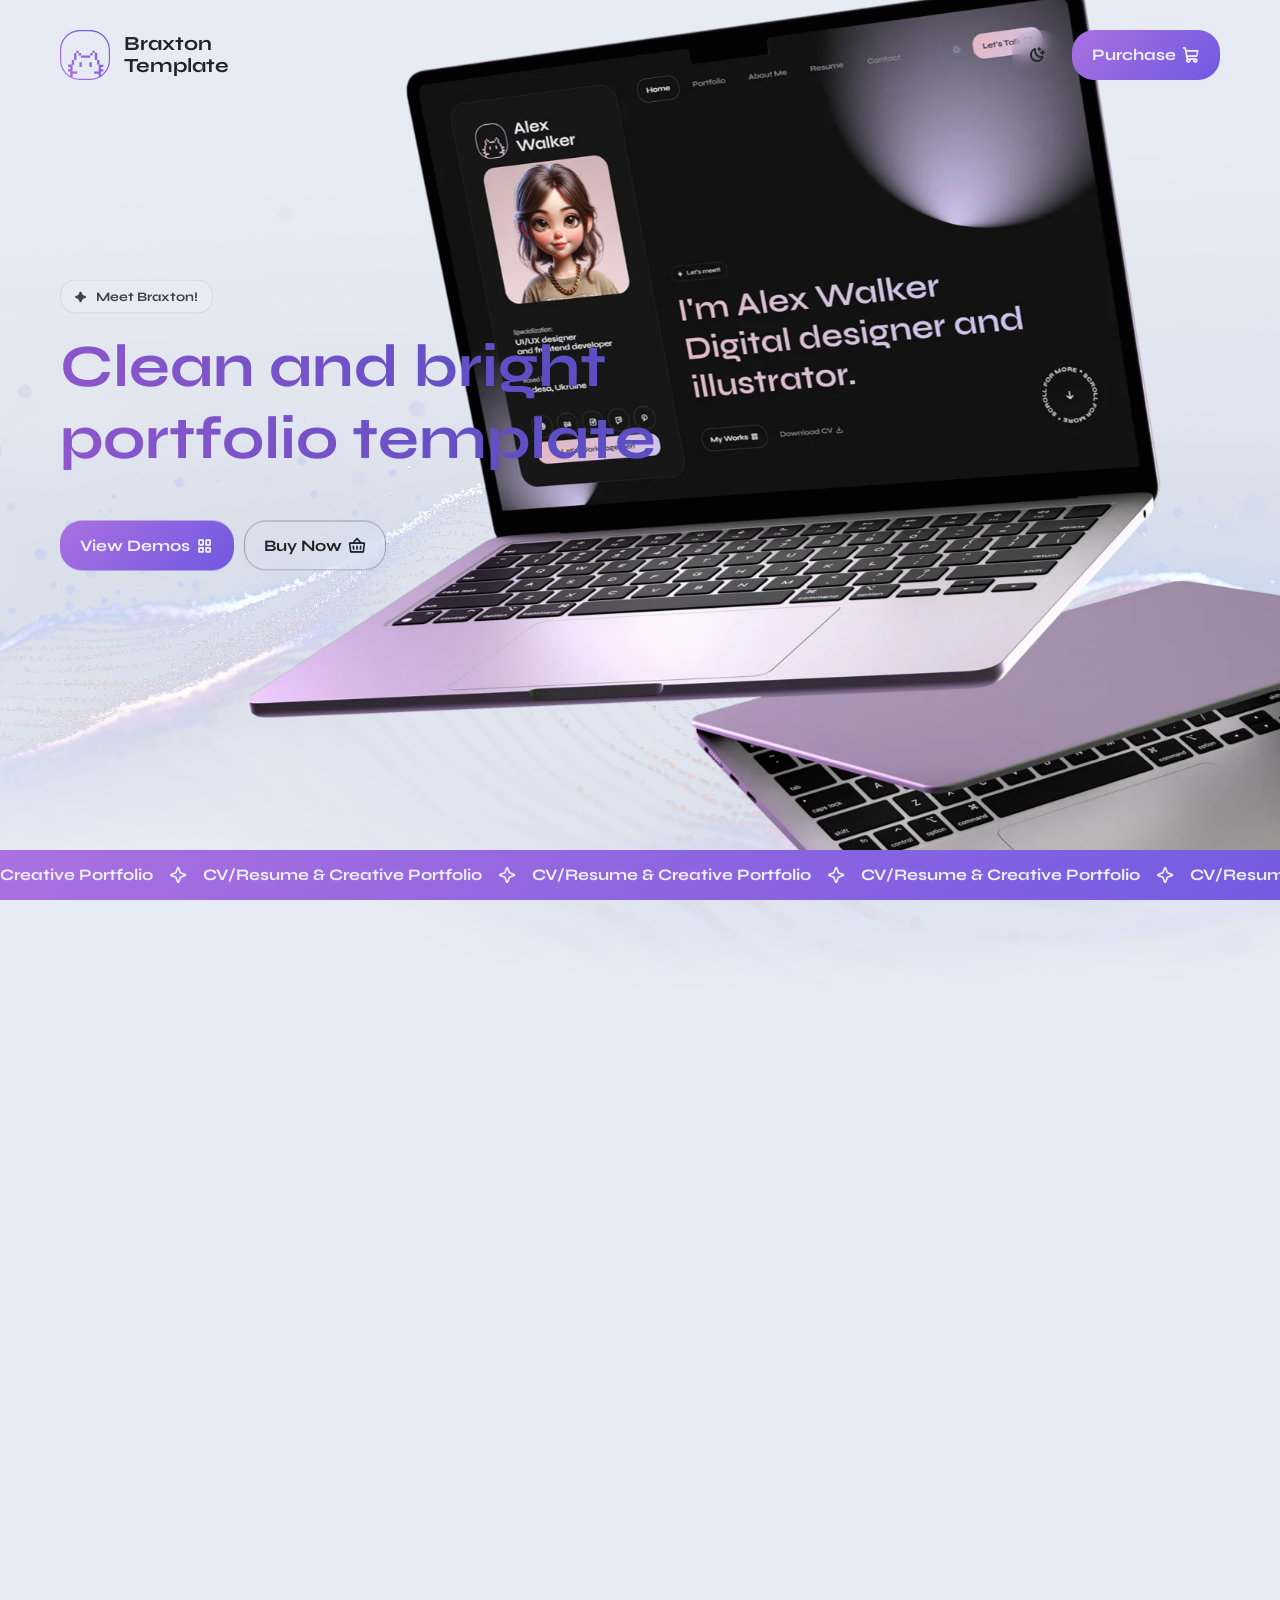
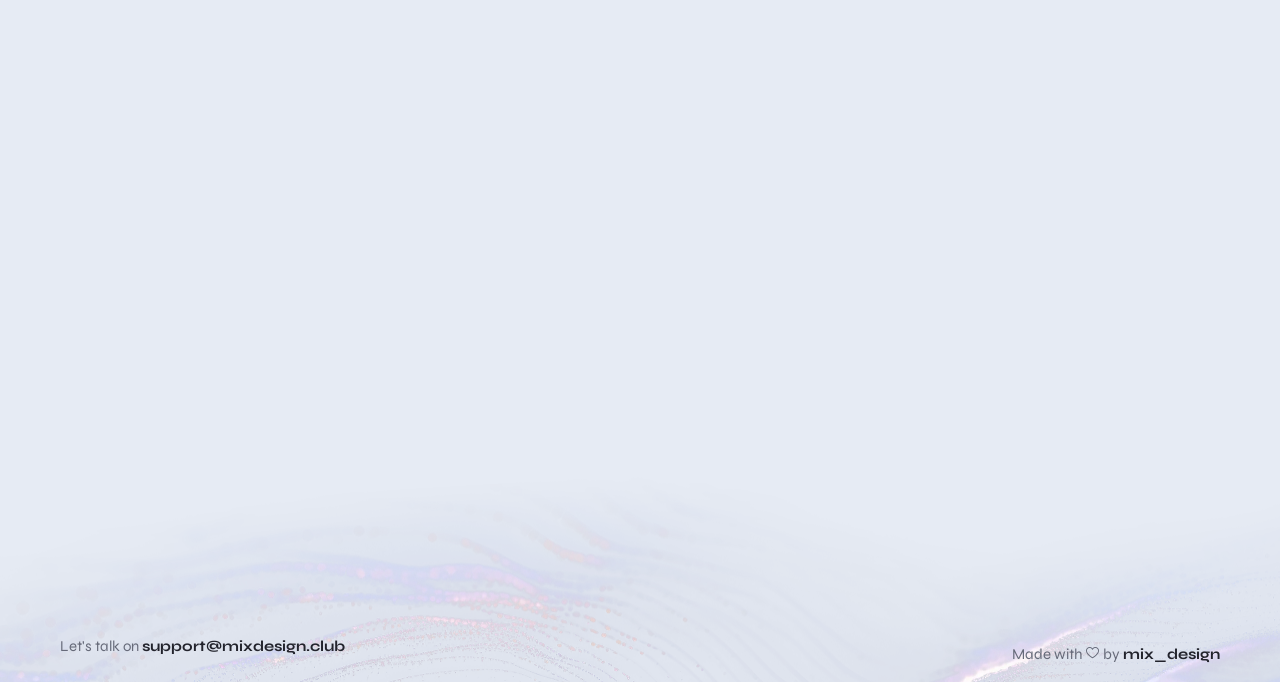
==== index.html @ 69bd0262 "feat(initial) initial setups done" ====
<!DOCTYPE html>
<html lang="en" dir="ltr">

  <head>
    <meta charset="UTF-8">

    <!-- Page Title -->
    <title>Braxton - Personal Portfolio & Resume HTML Template</title>

    <!-- Meta Tags -->
    <meta name="description" content="Show yourself brightly with Braxton - unique and creative portfolio and resume template!">
    <meta name="keywords" content="mix_design, resume, portfolio, personal page, cv, template, one page, responsive, html5, css3, creative, clean">
    <meta name="author" content="mix_design">

    <!-- Viewport Meta-->
    <meta http-equiv="X-UA-Compatible" content="IE=edge">
    <meta name="viewport" content="width=device-width, initial-scale=1, maximum-scale=1">

    <!-- Template Favicon & Icons Start -->
    <link rel="icon" href="img/favicon/favicon.ico" sizes="any">
    <link rel="icon" href="img/favicon/icon.svg" type="image/svg+xml">
    <link rel="apple-touch-icon" href="img/favicon/apple-touch-icon.png">
    <link rel="manifest" href="img/favicon/manifest.webmanifest">
    <!-- Template Favicon & Icons End -->

    <!-- Facebook Metadata Start -->
    <meta property="og:image:height" content="1200">
    <meta property="og:image:width" content="1200">
    <meta property="og:title" content="Braxton - Personal Portfolio & Resume HTML Template">
    <meta property="og:description" content="Show yourself brightly with Braxton - unique and creative portfolio and resume template!">
    <meta property="og:url" content="https://mixdesign.club/themeforest/braxton">
    <meta property="og:image" content="https://mixdesign.club/themeforest/braxton/img/favicon/og-image.jpg">
    <!-- Facebook Metadata End -->

    <!-- Template Styles Start -->
    <link rel="stylesheet" type="text/css" href="css/plugins-demo.css">
    <link rel="stylesheet" type="text/css" href="css/main-demo.css">
    <!-- Template Styles End -->

    <!-- Custom Mobile Browser Color Start -->
    <meta name="theme-color" media="(prefers-color-scheme: light)" content="#dcdce7">
    <meta name="theme-color" media="(prefers-color-scheme: dark)" content="#111111">
    <meta name="msapplication-navbutton-color" content="#111111">
    <meta name="apple-mobile-web-app-capable" content="yes">
    <meta name="apple-mobile-web-app-status-bar-style" content="black-translucent">
    <!-- Custom Mobile Browser Color End -->
  </head>

  <body class="demo">

    <!-- Loader Start -->
    <div id="loaderDemo" class="demo__loader">
      <div id="loaderContent" class="loader__content">
        <div class="loader__shadow"></div>
        <div class="loader__box"></div>
      </div>
    </div>
    <!-- Loader End -->

    <!-- Image Background Layer Start -->
    <div id="imageBackground" class="image-background" data-speed="0.4"></div>
    <!-- Image Background Layer End -->

    <!-- Top Controls (Button and Color Switcher) Start -->
    <div class="demo__controls d-flex">
      <button id="color-switcher" class="color-switcher btn mobile-horizontal btn-square btn-hover btn-hover-transparent" type="button" role="switch" aria-label="light/dark mode" aria-checked="true"></button>
      <a class="btn mobile-horizontal btn-square-mobile btn-hover btn-hover-accent" href="#0" target="_blank"><!-- template link here -->
        <span class="btn-caption">Purchase</span>
        <i class="ph-bold ph-shopping-cart"></i>
      </a>
    </div>
    <!-- Top Controls (Button and Color Switcher) End --> 

    <!-- Demo Content Start -->
    <main class="demo__content">

      <!-- Intro Start -->
      <section class="demo__intro">

        <div class="intro__header">
          <div class="header__container">
            <div class="container-fluid p-0">
              <div class="row g-0">
                <div class="col-12">
                  <div class="header__logo">
                    <a class="d-flex justify-content-start align-items-center" href="#0" target="_blank"><!-- template link here -->
                      <div class="logo__image">
                        <svg xmlns="http://www.w3.org/2000/svg" x="0px" y="0px"
                          width="85px" height="85px" viewBox="0 0 85 85" 
                          style="enable-background:new 0 0 85 85;" xml:space="preserve" class="gradient-fill">
                          <style type="text/css">
                            .gradient-fill {
                              fill: url(#gradientFill);
                            }
                          </style>
                          <g>
                            <linearGradient id="gradientFill" gradientUnits="userSpaceOnUse" x1="9.9604" y1="75.0338" x2="75.0387" y2="9.9555">
                              <stop  offset="0" style="stop-color:var(--accent)"/>
                              <stop  offset="1" style="stop-color:var(--secondary)"/>
                            </linearGradient>
                            <path class="gradient-fill" d="M51,0H34C15.2,0,0,15.2,0,34v17c0,14.3,8.9,26.6,21.4,31.6c0,0,0,0,0,0l0,0C25.3,84.1,29.5,85,34,85h17
                              c6,0,11.7-1.6,16.6-4.3c0.1-0.1,0.2-0.1,0.3-0.2C78.1,74.6,85,63.6,85,51V34C85,15.2,69.8,0,51,0z M83,51c0,10.7-5.3,20.2-13.4,26
                              v-2.5v-3.9h3.9v-3.9h-3.9v-3.9h3.9v-3.9h-3.9H67v-3.9V51h-3.9v3.9v3.9h2.6v3.9v3.9v3.9h-3.9h-3.9v3.9h3.9h3.9v3.9v1
                              C61.3,81.7,56.3,83,51,83H34c-4.5,0-8.7-0.9-12.6-2.6v-2v-3.9h3.9h3.9v-3.9h-3.9h-3.9v-3.9v-3.9v-3.9H24v-3.9V51h-3.9v3.9v3.9h-2.6
                              h-3.9v3.9h3.9v3.9h-3.9v3.9h3.9v3.9v3.9C8.2,72.8,2,62.6,2,51V34C2,16.4,16.4,2,34,2h17c17.6,0,32,14.4,32,32V51z M50.1,54.9H54
                              v3.9v3.9h-3.9v-3.9V54.9z M33.1,54.9H37v3.9v3.9h-3.9v-3.9V54.9z M27.9,51H24v-3.9v-3.9v-3.9h3.9v3.9v3.9V51z M31.8,39.3h-3.9v-3.9
                              h3.9V39.3z M31.8,43.2v-3.9h3.9v3.9H31.8z M63.1,47.1V51h-3.9v-3.9v-3.9v-3.9h3.9v3.9V47.1z M35.7,47.1v-3.9h3.9h3.9h3.9h3.9v3.9
                              h-3.9h-3.9h-3.9H35.7z M59.2,39.3h-3.9v-3.9h3.9V39.3z M55.3,43.2h-3.9v-3.9h3.9V43.2z"/>
                          </g>
                        </svg>
                      </div>
                      <div class="logo__caption">
                        <p>Braxton<br>Template</p>
                      </div>
                    </a>
                  </div>
                </div>
              </div>
            </div>
          </div>
        </div>

        <div class="intro__content">
          <div class="headline">
            <p class="headline__subtitle animate-headline">
              <svg xmlns="http://www.w3.org/2000/svg" x="0px" y="0px" width="13px" height="13px" viewBox="0 0 13 13" fill="currentColor">
                <path fill="currentColor" d="M5.6,12.6c-0.5-0.8-0.7-2.4-1.7-3.5c-1-1-2.7-1.2-3.5-1.7C-0.1,7-0.1,6,0.4,5.6c0.8-0.5,2.3-0.6,3.5-1.8
                  C5,2.8,5.1,1.2,5.6,0.4C6-0.1,7-0.1,7.4,0.4c0.5,0.8,0.7,2.4,1.8,3.5c1.2,1.2,2.6,1.2,3.5,1.7c0.6,0.4,0.6,1.4,0,1.7
                  C11.8,7.9,10.2,8,9.1,9.1c-1,1-1.2,2.7-1.7,3.5C7,13.1,6,13.1,5.6,12.6z"/>
              </svg>
              <span>Meet Braxton!</span>
            </p>
            <h1 class="headline__title animate-headline">Clean and bright portfolio template</h1>
            <div class="headline__btnholder d-flex flex-column flex-sm-row">
              <a class="btn mobile-vertical btn-default btn-hover btn-hover-accent animate-headline" href="#live-preview">
                <span class="btn-caption">View Demos</span>
                <i class="ph-bold ph-squares-four"></i>
              </a>
              <a class="btn mobile-vertical btn-default btn-hover btn-hover-outline animate-headline" href="#0">
                <span class="btn-caption">Buy Now</span>
                <i class="ph-bold ph-basket"></i>
              </a>
            </div>
          </div>
          <div class="promo-image">
            <img src="img/demo/mockup.webp" alt="Helio">
          </div>
        </div>

        <div class="marquee">
          <div class="marquee__inner">
            <div class="marquee__part">
              CV/Resume & Creative Portfolio
              <div class="star">
                <i class="ph-bold ph-star-four"></i>
              </div>
            </div>
            <div class="marquee__part">
              CV/Resume & Creative Portfolio
              <div class="star">
                <i class="ph-bold ph-star-four"></i>
              </div>
            </div>
            <div class="marquee__part">
              CV/Resume & Creative Portfolio
              <div class="star">
                <i class="ph-bold ph-star-four"></i>
              </div>
            </div>
            <div class="marquee__part">
              CV/Resume & Creative Portfolio
              <div class="star">
                <i class="ph-bold ph-star-four"></i>
              </div>
            </div>
            <div class="marquee__part">
              CV/Resume & Creative Portfolio
              <div class="star">
                <i class="ph-bold ph-star-four"></i>
              </div>
            </div>
            <div class="marquee__part">
              CV/Resume & Creative Portfolio
              <div class="star">
                <i class="ph-bold ph-star-four"></i>
              </div>
            </div>
            <div class="marquee__part">
              CV/Resume & Creative Portfolio
              <div class="star">
                <i class="ph-bold ph-star-four"></i>
              </div>
            </div>
            <div class="marquee__part">
              CV/Resume & Creative Portfolio
              <div class="star">
                <i class="ph-bold ph-star-four"></i>
              </div>
            </div>
            <div class="marquee__part">
              CV/Resume & Creative Portfolio
              <div class="star">
                <i class="ph-bold ph-star-four"></i>
              </div>
            </div>
          </div>
        </div>

      </section>
      <!-- Intro End -->

      <!-- Live Preview Links Start -->
      <div id="live-preview" class="demo__preview">
        <div class="preview__content">
          <div class="container-fluid p-0">
            <div class="row g-0 align-items-stretch">
              <!-- card single item -->
              <div class="col-12 col-md-6 card animate-card-2">
                <div class="card__inner">
                  <a href="index-svg.html" class="card__link" target="_blank">
                    <div class="card__image">
                      <div class="image__container image-01">
                        <img src="img/demo/screens/svg-dark.webp" alt="Preview">
                      </div>
                    </div>
                    <div class="card__caption">
                      <span class="btn btn-line btn-transparent slide-right">
                        <span class="btn-caption">SVG Objects</span>
                        <i class="ph-bold ph-arrow-right"></i>
                      </span>
                    </div>
                  </a>
                </div>
              </div>
              <!-- card single item -->
              <div class="col-12 col-md-6 card animate-card-2">
                <div class="card__inner">
                  <a href="index-image.html" class="card__link" target="_blank">
                    <div class="card__image">
                      <div class="image__container image-02">
                        <img src="img/demo/screens/image-dark.webp" alt="Preview">
                      </div>
                    </div>
                    <div class="card__caption">
                      <span class="btn btn-line btn-transparent slide-right">
                        <span class="btn-caption">Parallax Image</span>
                        <i class="ph-bold ph-arrow-right"></i>
                      </span>
                    </div>
                  </a>
                </div>
              </div>
              <!-- card single item -->
              <div class="col-12 col-md-6 card animate-card-2">
                <div class="card__inner">
                  <a href="index-solid-color.html" class="card__link" target="_blank">
                    <div class="card__image">
                      <div class="image__container image-03">
                        <img src="img/demo/screens/solid-color-dark.webp" alt="Preview">
                      </div>
                    </div>
                    <div class="card__caption">
                      <span class="btn btn-line btn-transparent slide-right">
                        <span class="btn-caption">Solid Color</span>
                        <i class="ph-bold ph-arrow-right"></i>
                      </span>
                    </div>
                  </a>
                </div>
              </div>
              <!-- card single item -->
              <div class="col-12 col-md-6 card animate-card-2">
                <div class="card__inner">
                  <a href="index-gradient.html" class="card__link" target="_blank">
                    <div class="card__image">
                      <div class="image__container image-04">
                        <img src="img/demo/screens/gradient-dark.webp" alt="Preview">
                      </div>
                    </div>
                    <div class="card__caption">
                      <span class="btn btn-line btn-transparent slide-right">
                        <span class="btn-caption">Animated Gradients</span>
                        <i class="ph-bold ph-arrow-right"></i>
                      </span>
                    </div>
                  </a>
                </div>
              </div>
            </div>
          </div>
        </div>
      </div>
      <!-- Live Preview Links End -->

    </main>
    <!-- Demo Content End -->

    <!-- Footer Start -->
    <footer class="demo__footer">
      <div class="footer__content">
        <div class="container-fluid p-0">
          <div class="row g-0">

            <div class="col-12">
              <div class="footer__footercta d-flex flex-column">
                <div class="footercta__logo d-flex justify-content-center animate-in-up">
                  <a href="#0" target="_blank">
                    <svg xmlns="http://www.w3.org/2000/svg" x="0px" y="0px"
                      width="85px" height="85px" viewBox="0 0 85 85" 
                      style="enable-background:new 0 0 85 85;" xml:space="preserve" class="gradient-fill">
                      <style type="text/css">
                        .gradient-fill {
                          fill: url(#gradientFillFooter);
                        }
                      </style>
                      <g>
                        <linearGradient id="gradientFillFooter" gradientUnits="userSpaceOnUse" x1="9.9604" y1="75.0338" x2="75.0387" y2="9.9555">
                          <stop  offset="0" style="stop-color:var(--accent)"/>
                          <stop  offset="1" style="stop-color:var(--secondary)"/>
                        </linearGradient>
                        <path class="gradient-fill" d="M51,0H34C15.2,0,0,15.2,0,34v17c0,14.3,8.9,26.6,21.4,31.6c0,0,0,0,0,0l0,0C25.3,84.1,29.5,85,34,85h17
                          c6,0,11.7-1.6,16.6-4.3c0.1-0.1,0.2-0.1,0.3-0.2C78.1,74.6,85,63.6,85,51V34C85,15.2,69.8,0,51,0z M83,51c0,10.7-5.3,20.2-13.4,26
                          v-2.5v-3.9h3.9v-3.9h-3.9v-3.9h3.9v-3.9h-3.9H67v-3.9V51h-3.9v3.9v3.9h2.6v3.9v3.9v3.9h-3.9h-3.9v3.9h3.9h3.9v3.9v1
                          C61.3,81.7,56.3,83,51,83H34c-4.5,0-8.7-0.9-12.6-2.6v-2v-3.9h3.9h3.9v-3.9h-3.9h-3.9v-3.9v-3.9v-3.9H24v-3.9V51h-3.9v3.9v3.9h-2.6
                          h-3.9v3.9h3.9v3.9h-3.9v3.9h3.9v3.9v3.9C8.2,72.8,2,62.6,2,51V34C2,16.4,16.4,2,34,2h17c17.6,0,32,14.4,32,32V51z M50.1,54.9H54
                          v3.9v3.9h-3.9v-3.9V54.9z M33.1,54.9H37v3.9v3.9h-3.9v-3.9V54.9z M27.9,51H24v-3.9v-3.9v-3.9h3.9v3.9v3.9V51z M31.8,39.3h-3.9v-3.9
                          h3.9V39.3z M31.8,43.2v-3.9h3.9v3.9H31.8z M63.1,47.1V51h-3.9v-3.9v-3.9v-3.9h3.9v3.9V47.1z M35.7,47.1v-3.9h3.9h3.9h3.9h3.9v3.9
                          h-3.9h-3.9h-3.9H35.7z M59.2,39.3h-3.9v-3.9h3.9V39.3z M55.3,43.2h-3.9v-3.9h3.9V43.2z"/>
                      </g>
                    </svg>
                  </a>
                </div>
                <div class="footercta__caption d-flex justify-content-center animate-in-up">
                  <p>Show yourself brightly with Braxton - unique and creative portfolio and resume template!</p>
                </div>
                <div class="footercta__cta animate-in-up">
                  <a class="btn btn-default btn-hover btn-hover-accent" href="#0" target="_blank"><!-- template link here -->
                    <span class="btn__caption">Purchase Now</span>
                    <i class="ph-bold ph-shopping-cart"></i>
                  </a>
                </div>
              </div>
            </div>

            <div class="col-12">
              <div class="footer__links d-flex flex-column flex-lg-row justify-content-lg-between">

                <p class="additional-text">Let's talk on
                  <a class="text-link-bold" href="mailto:support@mixdesign.club?subject=Message%20from%20template%20demo">support@mixdesign.club</a>
                </p>

                <p class="additional-text">Made with
                  <i class="ph ph-heart"></i>
                   by
                  <a class="text-link-bold" href="https://1.envato.market/EKA9WD" target="_blank">mix_design</a>
                </p>

              </div>
            </div>

          </div>
        </div>
      </div>
    </footer>
    <!-- Footer End -->

    <!-- To Top Button Start -->
    <a href="#0" id="to-top" class="to-top btn btn-square btn-hover btn-hover-outline">
      <i class="ph-bold ph-arrow-up"></i>
    </a>
    <!-- To Top Button End -->
 
    <!-- Load Scripts Start -->
    <script src="js/demo/libsdemo.min.js"></script>
    <script src="js/demo/demo.js"></script>
    <!-- Load Scripts End -->
    
  </body>

</html>
---- css/main-demo.css ----
/*! ------------------------------------------------
 * Project Name: Name: Braxton - Personal Portfolio & Resume HTML Template
 * Project Description: Show yourself brightly with Braxton - unique and creative portfolio and resume template!
 * Tags: mix_design, resume, portfolio, personal page, cv, template, one page, responsive, html5, css3, creative, clean 
 * Version: 1.0.0
 * Build Date: March 2024
 * Last Update: March 2024
 * This product is available exclusively on Themeforest
 * Author: mix_design
 * Author URI: https://themeforest.net/user/mix_design */
/*! File name: main-demo.css
 * ------------------------------------------------
 *
 * ------------------------------------------------
 * Table of Contents
 * ------------------------------------------------
 *  01. Fonts
 *  02. Loader
 *  03. Basic Styles
 *  04. Animations
 *  05. Elements
 *  06. Blocks
 * ------------------------------------------------
 * Table of Contents End
 * ------------------------------------------------ */
/* ------------------------------------------------*/
/* Fonts Start */
/* ------------------------------------------------*/
/* Syne font */
@import url("https://fonts.googleapis.com/css2?family=Syne:wght@400..800&display=swap");
/* ------------------------------------------------*/
/* Fonts End */
/* ------------------------------------------------*/
/* ------------------------------------------------*/
/* Variables Start */
/* ------------------------------------------------*/
:root {
  --_size: 1.6rem;
  --_font-default: "Syne", sans-serif;
  --_font-accent: "Syne", sans-serif;
  --_radius-s: 1.5rem;
  --_radius-m: 2.2rem;
  --_radius-l: 3rem;
  --_radius-xl: 3.6rem;
  --_animspeed-fast: 0.1s;
  --_animspeed-medium: 0.3s;
  --_animspeed-slow: 0.6s;
  --_animbezier: cubic-bezier(0.23, 0.65, 0.74, 1.09);
  /* light color scheme */
  --base--light: #e6ebf4;
  --base-tint--light: #ebf0f7;
  --base-shade--light: #bdc1c8;
  --accent--light: #aa70e0;
  --secondary--light: #7059e2;
  --secondary-rgba--light: rgba(112,89,226,0.3);
  --stroke-controls--light: #a8b0c1;
  --stroke-controls-neutral--light: rgba(0,0,0,0.3);
  --stroke-elements--light: #d1d5e0;
  --t-bright--light: #22232c;
  --t-medium--light: #424550;
  --t-muted--light: #666a79;
  --t-accent--light: #8f56cc;
  --t-secondary--light: #5d4ec4;
  --t-disabled--light: #717586;
  --t-placeholder--light: #969bb2;
  --base-opp--light: #111111;
  --t-opp-bright--light: #ebf0f7;
  --t-opp-medium--light: #C7C6D3;
  --t-opp-muted--light: #A1A1AF;
  --gradient-one--light: #CEC4EF;
  --gradient-two--light: #f5c5cd;
  --gradient-three--light: #ac8fe3;
  /* dark color scheme */
  --base--dark: #111111;
  --base-tint--dark: #161616;
  --base-shade--dark: #000000;
  --accent--dark: #E4B8BF;
  --secondary--dark: #CEC4EF;
  --secondary-rgba--dark: rgba(206,196,239,0.2);
  --stroke-controls--dark: #4B4B51;
  --stroke-controls-neutral--dark: rgba(255,255,255,0.3);
  --stroke-elements--dark: #303033;
  --t-bright--dark: #e9e9f1;
  --t-medium--dark: #C7C6D3;
  --t-muted--dark: #A1A1AF;
  --t-accent--dark: #E1BAC5;
  --t-secondary--dark: #CEC4EF;
  --t-disabled--dark: #8B8A91;
  --t-placeholder--dark: #58585E;
  --base-opp--dark: #fafafa;
  --t-opp-bright--dark: #121319;
  --t-opp-medium--dark: #626577;
  --t-opp-muted--dark: #717586;
  --gradient-one--dark: #a287d5;
  --gradient-two--dark: #E4B8BF;
  --gradient-three--dark: #8b6bc5;
  /* permanent colors */
  --per-base: #111111;
  --per-base-tint: #212121;
  --per-stroke-controls: rgba(255,255,255,0.4);
  --t-per-bright-light: #ffffff;
  --t-per-medium-light: #f2f2f2;
  --t-per-muted-light: #C7C6D3;
  --t-per-bright-dark: #27293b;
  --t-per-medium-dark: #626577;
  --t-per-muted-dark: #717586;
}
@media only screen and (min-width: 1600px) {
  :root {
    --_radius-s: 1.7rem;
    --_radius-m: 2.6rem;
  }
}

/* defaults */
@media (prefers-color-scheme: light) {
  :root {
    --base: var(--base--light);
    --base-tint: var(--base-tint--light);
    --base-shade: var(--base-shade--light);
    --accent: var(--accent--light);
    --secondary: var(--secondary--light);
    --secondary-rgba: var(--secondary-rgba--light);
    --stroke-controls: var(--stroke-controls--light);
    --stroke-controls-neutral: var(--stroke-controls-neutral--light);
    --stroke-elements: var(--stroke-elements--light);
    --t-bright: var(--t-bright--light);
    --t-medium: var(--t-medium--light);
    --t-muted: var(--t-muted--light);
    --t-accent: var(--t-accent--light);
    --t-secondary: var(--t-secondary--light);
    --t-disabled: var(--t-disabled--light);
    --t-placeholder: var(--t-placeholder--light);
    --base-opp: var(--base-opp--light);
    --t-opp-bright: var(--t-opp-bright--light);
    --t-opp-medium: var(--t-opp-medium--light);
    --t-opp-muted: var(--t-opp-muted--light);
    --gradient-one: var(--gradient-one--light);
    --gradient-two: var(--gradient-two--light);
    --gradient-three: var(--gradient-three--light);
  }
}
@media (prefers-color-scheme: dark) {
  :root {
    --base: var(--base--dark);
    --base-tint: var(--base-tint--dark);
    --base-shade: var(--base-shade--dark);
    --accent: var(--accent--dark);
    --secondary: var(--secondary--dark);
    --secondary-rgba: var(--secondary-rgba--dark);
    --stroke-controls: var(--stroke-controls--dark);
    --stroke-controls-neutral: var(--stroke-controls-neutral--dark);
    --stroke-elements: var(--stroke-elements--dark);
    --t-bright: var(--t-bright--dark);
    --t-medium: var(--t-medium--dark);
    --t-muted: var(--t-muted--dark);
    --t-accent: var(--t-accent--dark);
    --t-secondary: var(--t-secondary--dark);
    --t-disabled: var(--t-disabled--dark);
    --t-placeholder: var(--t-placeholder--dark);
    --base-opp: var(--base-opp--dark);
    --t-opp-bright: var(--t-opp-bright--dark);
    --t-opp-medium: var(--t-opp-medium--dark);
    --t-opp-muted: var(--t-opp-muted--dark);
    --gradient-one: var(--gradient-one--dark);
    --gradient-two: var(--gradient-two--dark);
    --gradient-three: var(--gradient-three--dark);
  }
}
[color-scheme=light] {
  --base: var(--base--light);
  --base-tint: var(--base-tint--light);
  --base-shade: var(--base-shade--light);
  --accent: var(--accent--light);
  --secondary: var(--secondary--light);
  --secondary-rgba: var(--secondary-rgba--light);
  --stroke-controls: var(--stroke-controls--light);
  --stroke-controls-neutral: var(--stroke-controls-neutral--light);
  --stroke-elements: var(--stroke-elements--light);
  --t-bright: var(--t-bright--light);
  --t-medium: var(--t-medium--light);
  --t-muted: var(--t-muted--light);
  --t-accent: var(--t-accent--light);
  --t-secondary: var(--t-secondary--light);
  --t-disabled: var(--t-disabled--light);
  --t-placeholder: var(--t-placeholder--light);
  --base-opp: var(--base-opp--light);
  --t-opp-bright: var(--t-opp-bright--light);
  --t-opp-medium: var(--t-opp-medium--light);
  --t-opp-muted: var(--t-opp-muted--light);
  --gradient-one: var(--gradient-one--light);
  --gradient-two: var(--gradient-two--light);
  --gradient-three: var(--gradient-three--light);
}

[color-scheme=dark] {
  --base: var(--base--dark);
  --base-tint: var(--base-tint--dark);
  --base-shade: var(--base-shade--dark);
  --accent: var(--accent--dark);
  --secondary: var(--secondary--dark);
  --secondary-rgba: var(--secondary-rgba--dark);
  --stroke-controls: var(--stroke-controls--dark);
  --stroke-controls-neutral: var(--stroke-controls-neutral--dark);
  --stroke-elements: var(--stroke-elements--dark);
  --t-bright: var(--t-bright--dark);
  --t-medium: var(--t-medium--dark);
  --t-muted: var(--t-muted--dark);
  --t-accent: var(--t-accent--dark);
  --t-secondary: var(--t-secondary--dark);
  --t-disabled: var(--t-disabled--dark);
  --t-placeholder: var(--t-placeholder--dark);
  --base-opp: var(--base-opp--dark);
  --t-opp-bright: var(--t-opp-bright--dark);
  --t-opp-medium: var(--t-opp-medium--dark);
  --t-opp-muted: var(--t-opp-muted--dark);
  --gradient-one: var(--gradient-one--dark);
  --gradient-two: var(--gradient-two--dark);
  --gradient-three: var(--gradient-three--dark);
}

/* ------------------------------------------------*/
/* Variables End */
/* ------------------------------------------------*/
/* ------------------------------------------------*/
/* Loader Start */
/* ------------------------------------------------*/
.demo__loader {
  position: fixed;
  top: 0;
  right: 0;
  bottom: 0;
  left: 0;
  z-index: 9999;
  background-color: var(--base-tint);
  opacity: 1;
  visibility: visible;
  -webkit-transition: all var(--_animspeed-slow) ease-in-out;
  -moz-transition: all var(--_animspeed-slow) ease-in-out;
  transition: all var(--_animspeed-slow) ease-in-out;
}
.demo__loader.loaded {
  background-color: var(--base);
  opacity: 0;
  visibility: hidden;
}

.loader__content {
  position: absolute;
  left: 50%;
  top: 50%;
  bottom: auto;
  right: auto;
  -webkit-transform: translateX(-50%) translateY(-50%);
     -moz-transform: translateX(-50%) translateY(-50%);
      -ms-transform: translateX(-50%) translateY(-50%);
          transform: translateX(-50%) translateY(-50%);
  width: 40px;
  height: 60px;
  -webkit-transition: opacity var(--_animspeed-medium) ease-in-out;
  -moz-transition: opacity var(--_animspeed-medium) ease-in-out;
  transition: opacity var(--_animspeed-medium) ease-in-out;
  opacity: 1;
}
.loader__content.fade-out {
  opacity: 0;
}

.loader__box {
  width: 40px;
  height: 40px;
  background: var(--accent);
  background: -moz-linear-gradient(315deg, var(--accent) 0%, var(--secondary) 100%);
  background: linear-gradient(135deg, var(--accent) 0%, var(--secondary) 100%);
  -webkit-animation: jump 0.5s linear infinite;
     -moz-animation: jump 0.5s linear infinite;
          animation: jump 0.5s linear infinite;
  -moz-border-radius: 10px;
       border-radius: 10px;
}

@-webkit-keyframes jump {
  17% {
    border-bottom-right-radius: 10px;
  }
  25% {
    -webkit-transform: translateY(9px) rotate(22.5deg);
            transform: translateY(9px) rotate(22.5deg);
  }
  50% {
    -webkit-transform: translateY(18px) scale(1, 0.9) rotate(45deg);
            transform: translateY(18px) scale(1, 0.9) rotate(45deg);
    border-bottom-right-radius: 40px;
  }
  75% {
    -webkit-transform: translateY(9px) rotate(67.5deg);
            transform: translateY(9px) rotate(67.5deg);
  }
  100% {
    -webkit-transform: translateY(0) rotate(90deg);
            transform: translateY(0) rotate(90deg);
  }
}

@-moz-keyframes jump {
  17% {
    -moz-border-radius-bottomright: 10px;
         border-bottom-right-radius: 10px;
  }
  25% {
    -moz-transform: translateY(9px) rotate(22.5deg);
         transform: translateY(9px) rotate(22.5deg);
  }
  50% {
    -moz-transform: translateY(18px) scale(1, 0.9) rotate(45deg);
         transform: translateY(18px) scale(1, 0.9) rotate(45deg);
    -moz-border-radius-bottomright: 40px;
         border-bottom-right-radius: 40px;
  }
  75% {
    -moz-transform: translateY(9px) rotate(67.5deg);
         transform: translateY(9px) rotate(67.5deg);
  }
  100% {
    -moz-transform: translateY(0) rotate(90deg);
         transform: translateY(0) rotate(90deg);
  }
}

@keyframes jump {
  17% {
    -moz-border-radius-bottomright: 10px;
         border-bottom-right-radius: 10px;
  }
  25% {
    -webkit-transform: translateY(9px) rotate(22.5deg);
       -moz-transform: translateY(9px) rotate(22.5deg);
            transform: translateY(9px) rotate(22.5deg);
  }
  50% {
    -webkit-transform: translateY(18px) scale(1, 0.9) rotate(45deg);
       -moz-transform: translateY(18px) scale(1, 0.9) rotate(45deg);
            transform: translateY(18px) scale(1, 0.9) rotate(45deg);
    -moz-border-radius-bottomright: 40px;
         border-bottom-right-radius: 40px;
  }
  75% {
    -webkit-transform: translateY(9px) rotate(67.5deg);
       -moz-transform: translateY(9px) rotate(67.5deg);
            transform: translateY(9px) rotate(67.5deg);
  }
  100% {
    -webkit-transform: translateY(0) rotate(90deg);
       -moz-transform: translateY(0) rotate(90deg);
            transform: translateY(0) rotate(90deg);
  }
}
.loader__shadow {
  width: 40px;
  height: 5px;
  background-color: var(--base-shade);
  position: absolute;
  top: 49px;
  left: 0;
  -moz-border-radius: 50%;
       border-radius: 50%;
  -webkit-animation: shadow 0.5s linear infinite;
     -moz-animation: shadow 0.5s linear infinite;
          animation: shadow 0.5s linear infinite;
}

@-webkit-keyframes shadow {
  50% {
    -webkit-transform: scale(1.2, 1);
            transform: scale(1.2, 1);
  }
}

@-moz-keyframes shadow {
  50% {
    -moz-transform: scale(1.2, 1);
         transform: scale(1.2, 1);
  }
}

@keyframes shadow {
  50% {
    -webkit-transform: scale(1.2, 1);
       -moz-transform: scale(1.2, 1);
            transform: scale(1.2, 1);
  }
}
/* ------------------------------------------------*/
/* Loader End */
/* ------------------------------------------------*/
/* ------------------------------------------------*/
/* Basic Styles Start */
/* ------------------------------------------------*/
:root {
  /* light color scheme */
  --glass-bg--light: rgba(112,89,226,0.08);
  --glass-stroke-top--light: rgba(255,255,255,0.4);
  --glass-stroke-bottom--light: rgba(255,255,255,0.36);
  --glass-filter--light: drop-shadow(0 0 55px rgb(74 38 188 / 0.25));
  --bg-image-one--light: url(../img/demo/screens/svg-light.webp);
  --bg-image-two--light: url(../img/demo/screens/image-light.webp);
  --bg-image-three--light: url(../img/demo/screens/solid-color-light.webp);
  --bg-image-four--light: url(../img/demo/screens/gradient-light.webp);
  /* dark color scheme */
  --glass-bg--dark: rgba(255,255,255,0.02);
  --glass-stroke-top--dark: rgba(255,255,255,0.08);
  --glass-stroke-bottom--dark: rgba(255,255,255,0.05);
  --glass-filter--dark: drop-shadow(0 0 55px rgb(137 102 221 / 0.15));
  --bg-image-one--dark: url(../img/demo/screens/svg-dark.webp);
  --bg-image-two--dark: url(../img/demo/screens/image-dark.webp);
  --bg-image-three--dark: url(../img/demo/screens/solid-color-dark.webp);
  --bg-image-four--dark: url(../img/demo/screens/gradient-dark.webp);
}

@media (prefers-color-scheme: light) {
  :root {
    --glass-bg: var(--glass-bg--light);
    --glass-stroke-top: var(--glass-stroke-top--light);
    --glass-stroke-bottom: var(--glass-stroke-bottom--light);
    --glass-filter: var(--glass-filter--light);
    --bg-image-one: var(--bg-image-one--light);
    --bg-image-two: var(--bg-image-two--light);
    --bg-image-three: var(--bg-image-three--light);
    --bg-image-four: var(--bg-image-four--light);
  }
}
@media (prefers-color-scheme: dark) {
  :root {
    --glass-bg: var(--glass-bg--dark);
    --glass-stroke-top: var(--glass-stroke-top--dark);
    --glass-stroke-bottom: var(--glass-stroke-bottom--dark);
    --glass-filter: var(--glass-filter--dark);
    --bg-image-one: var(--bg-image-one--dark);
    --bg-image-two: var(--bg-image-two--dark);
    --bg-image-three: var(--bg-image-three--dark);
    --bg-image-four: var(--bg-image-four--dark);
  }
}
[color-scheme=light] {
  --glass-bg: var(--glass-bg--light);
  --glass-stroke-top: var(--glass-stroke-top--light);
  --glass-stroke-bottom: var(--glass-stroke-bottom--light);
  --glass-filter: var(--glass-filter--light);
  --bg-image-one: var(--bg-image-one--light);
  --bg-image-two: var(--bg-image-two--light);
  --bg-image-three: var(--bg-image-three--light);
  --bg-image-four: var(--bg-image-four--light);
}

[color-scheme=dark] {
  --glass-bg: var(--glass-bg--dark);
  --glass-stroke-top: var(--glass-stroke-top--dark);
  --glass-stroke-bottom: var(--glass-stroke-bottom--dark);
  --glass-filter: var(--glass-filter--dark);
  --bg-image-one: var(--bg-image-one--dark);
  --bg-image-two: var(--bg-image-two--dark);
  --bg-image-three: var(--bg-image-three--dark);
  --bg-image-four: var(--bg-image-four--dark);
}

*, *::before, *::after {
  -webkit-box-sizing: border-box;
     -moz-box-sizing: border-box;
          box-sizing: border-box;
}

button:active, button:focus {
  outline: none !important;
}

button::-moz-focus-inner {
  border: 0 !important;
}

input::-moz-focus-inner {
  border: 0 !important;
}

a:focus,
button:focus,
input:focus,
textarea:focus {
  -webkit-tap-highlight-color: transparent;
}

input,
textarea,
button,
select,
a {
  -webkit-tap-highlight-color: transparent;
}

::-moz-selection {
  background-color: var(--secondary-rgba);
  color: var(--t-bright);
  text-shadow: none;
}

::selection {
  background-color: var(--secondary-rgba);
  color: var(--t-bright);
  text-shadow: none;
}

::-webkit-scrollbar {
  display: none;
  width: 5px;
  background: var(--base-shade);
}
@media only screen and (min-width: 768px) {
  ::-webkit-scrollbar {
    display: block;
  }
}

::-webkit-scrollbar-track {
  background-color: var(--base-shade);
}

::-webkit-scrollbar-thumb {
  background-color: var(--secondary);
  background: -webkit-gradient(linear, left top, left bottom, from(var(--accent)), to(var(--secondary)));
  background: linear-gradient(to bottom, var(--accent) 0%, var(--secondary) 100%);
  border-radius: 10px;
}

html {
  width: 100%;
  height: 100%;
  font-family: sans-serif;
  font-size: 62.5%;
  -webkit-font-smoothing: antialiased;
  -moz-osx-font-smoothing: grayscale;
}

body {
  position: relative;
  min-width: 360px;
  overflow-x: hidden !important;
  font: normal 400 var(--_size)/1.4 var(--_font-default);
  text-rendering: optimizeLegibility;
  background-color: var(--base);
  color: var(--t-medium);
}

section {
  position: relative;
  min-width: 360px;
}

a {
  text-decoration: none;
  outline: 0;
  -webkit-tap-highlight-color: rgba(0, 0, 0, 0);
  -webkit-transition: all var(--_animspeed-medium) var(--_animbezier);
  -moz-transition: all var(--_animspeed-medium) var(--_animbezier);
  transition: all var(--_animspeed-medium) var(--_animbezier);
}

img {
  display: block;
  width: 100%;
  height: auto;
}

.overflow-hidden {
  overflow: hidden !important;
}

/* ------------------------------------------------*/
/* Basic Styles End */
/* ------------------------------------------------*/
/* ------------------------------------------------*/
/* Animations Start */
/* ------------------------------------------------*/
.image-background {
  position: absolute;
  top: 0;
  left: 0;
  width: 100%;
  height: 110vh;
  overflow: hidden;
  background-position: center center;
  -moz-background-size: cover;
       background-size: cover;
  background-repeat: no-repeat;
  background-image: url(../img/demo/2560x1440-bg.webp);
}

/* ------------------------------------------------*/
/* Animations End */
/* ------------------------------------------------*/
/* ------------------------------------------------*/
/* Elements Start */
/* ------------------------------------------------*/
h1 {
  font: normal 700 3.8rem/1.2 var(--_font-accent);
  color: var(--t-accent);
  background: var(--t-accent);
  background: -webkit-linear-gradient(15deg, var(--t-accent) 0%, var(--t-secondary) 80%);
  -webkit-background-clip: text;
  -webkit-text-fill-color: transparent;
}
@media only screen and (min-width: 768px) {
  h1 {
    font-size: 5rem;
    max-width: 600px;
  }
}
@media only screen and (min-width: 1200px) {
  h1 {
    font-size: 6rem;
  }
}
@media only screen and (min-width: 1600px) {
  h1 {
    font-size: 7rem;
    max-width: 700px;
  }
}

.headline__subtitle {
  display: -webkit-inline-box;
  display: -moz-inline-box;
  display: -ms-inline-flexbox;
  display: inline-flex;
  -webkit-box-align: center;
     -moz-box-align: center;
      -ms-flex-align: center;
          align-items: center;
  height: 3.4rem;
  padding: 0 1.4rem;
  -moz-border-radius: var(--_radius-s);
       border-radius: var(--_radius-s);
  border: 1px solid var(--stroke-elements);
  background-color: var(--base);
  font: normal 700 1.3rem/3.3rem var(--_font-default);
  margin-bottom: 1rem;
}
.headline__subtitle svg,
.headline__subtitle span {
  display: block;
}
.headline__subtitle svg {
  width: 1.1rem;
  height: 1.1rem;
}
.headline__subtitle span {
  padding-top: 0.1rem;
  margin-left: 1rem;
}
@media only screen and (min-width: 768px) {
  .headline__subtitle {
    margin-bottom: 1.4rem;
  }
}
@media only screen and (min-width: 1200px) {
  .headline__subtitle {
    margin-bottom: 1.7rem;
  }
}
@media only screen and (min-width: 1600px) {
  .headline__subtitle {
    margin-bottom: 1.9rem;
  }
}

.headline__btnholder {
  width: 100%;
  margin-top: 4rem;
}
@media only screen and (min-width: 576px) {
  .headline__btnholder {
    width: auto;
  }
}
@media only screen and (min-width: 768px) {
  .headline__btnholder {
    margin-top: 4.6rem;
  }
}
@media only screen and (min-width: 1200px) {
  .headline__btnholder {
    margin-top: 4.6rem;
    padding-bottom: 5rem;
  }
}
@media only screen and (min-width: 1600px) {
  .headline__btnholder {
    margin-top: 5.1rem;
    padding-bottom: 6rem;
  }
}

p {
  font: normal 400 1.8rem/1.4 var(--_font-default);
  font-variant-numeric: lining-nums;
  color: var(--t-medium);
}
p.additional-text {
  font: normal 400 1.5rem/1 var(--_font-default);
  color: var(--t-muted);
}
p.additional-text a {
  font-weight: 700;
  color: var(--t-bright);
}
@media only screen and (min-width: 1600px) {
  p {
    font-size: 2rem;
  }
}

a {
  color: var(--t-bright);
}

.text-link-bold {
  color: inherit;
  color: var(--t-bright);
  text-decoration: none;
  background: -webkit-gradient(linear, left top, right top, from(rgba(0, 0, 0, 0)), to(rgba(0, 0, 0, 0))), -webkit-gradient(linear, left top, right top, from(var(--accent)), to(var(--secondary)));
  background: -moz-linear-gradient(left, rgba(0, 0, 0, 0), rgba(0, 0, 0, 0)), -moz-linear-gradient(left, var(--accent), var(--secondary));
  background: linear-gradient(to right, rgba(0, 0, 0, 0), rgba(0, 0, 0, 0)), linear-gradient(to right, var(--accent), var(--secondary));
  -moz-background-size: 100% 1px, 0 1px;
       background-size: 100% 1px, 0 1px;
  background-position: 100% 100%, 0 100%;
  background-repeat: no-repeat;
  -webkit-transition: background-size 400ms, color 300ms;
  -moz-transition: background-size 400ms, color 300ms, -moz-background-size 400ms;
  transition: background-size 400ms, color 300ms;
  transition: background-size 400ms, color 300ms, -moz-background-size 400ms;
}
.no-touch .text-link-bold:hover {
  color: var(--t-bright);
  -moz-background-size: 0 1px, 100% 1px;
       background-size: 0 1px, 100% 1px;
}

.btn {
  position: relative;
  display: -webkit-inline-box;
  display: -moz-inline-box;
  display: -ms-inline-flexbox;
  display: inline-flex;
  -webkit-box-pack: center;
     -moz-box-pack: center;
      -ms-flex-pack: center;
          justify-content: center;
  -webkit-box-align: center;
     -moz-box-align: center;
      -ms-flex-align: center;
          align-items: center;
  border: none;
  outline: 0;
  padding: 0;
  font: inherit;
  background-color: transparent;
  cursor: pointer;
  text-decoration: none;
  -webkit-user-select: none;
     -moz-user-select: none;
      -ms-user-select: none;
          user-select: none;
}

.mobile-vertical {
  display: -webkit-box;
  display: -moz-box;
  display: -ms-flexbox;
  display: flex;
  width: 100%;
  margin-bottom: 1rem;
}
.mobile-vertical:last-child {
  margin-bottom: 0;
}
@media only screen and (min-width: 576px) {
  .mobile-vertical {
    display: -webkit-inline-box;
    display: -moz-inline-box;
    display: -ms-inline-flexbox;
    display: inline-flex;
    width: auto;
    margin-bottom: 0;
    margin-right: 1rem;
  }
  .mobile-vertical:last-child {
    margin-right: 0;
  }
}

.mobile-horizontal {
  display: -webkit-inline-box;
  display: -moz-inline-box;
  display: -ms-inline-flexbox;
  display: inline-flex;
  width: auto;
  margin-bottom: 0;
  margin-right: 1rem;
}
.mobile-horizontal:last-child {
  margin-right: 0;
}

.btn-hover::before {
  content: "";
  display: block;
  position: absolute;
  top: 0;
  left: 0;
  width: 100%;
  height: 100%;
  -moz-border-radius: var(--_radius-m);
       border-radius: var(--_radius-m);
  -webkit-transform: scale3d(1, 1, 1);
     -moz-transform: scale3d(1, 1, 1);
          transform: scale3d(1, 1, 1);
  will-change: transform;
  -webkit-transition: -webkit-transform 0.3s var(--_animbezier);
  transition: -webkit-transform 0.3s var(--_animbezier);
  -moz-transition: transform 0.3s var(--_animbezier), -moz-transform 0.3s var(--_animbezier);
  transition: transform 0.3s var(--_animbezier);
  transition: transform 0.3s var(--_animbezier), -webkit-transform 0.3s var(--_animbezier), -moz-transform 0.3s var(--_animbezier);
}
.btn-hover i, .btn-hover span {
  display: block;
  line-height: 5rem;
  color: rgba(0, 0, 0, 0);
  overflow: hidden;
  -webkit-transition: 0.3s;
  -moz-transition: 0.3s;
  transition: 0.3s;
}
@media only screen and (min-width: 1200px) {
  .no-touch .btn-hover:hover::before {
    -webkit-transform: scale3d(1.03, 1.03, 1.03);
       -moz-transform: scale3d(1.03, 1.03, 1.03);
            transform: scale3d(1.03, 1.03, 1.03);
  }
}
@media only screen and (min-width: 1600px) {
  .btn-hover i, .btn-hover span {
    line-height: 6rem;
  }
}

.btn-default {
  width: auto;
  height: 5rem;
  padding: 0 2rem;
  -moz-border-radius: var(--_radius-m);
       border-radius: var(--_radius-m);
  font: normal 700 1.6rem/5rem var(--_font-default);
}
.btn-default i, .btn-default span {
  position: relative;
}
.btn-default i {
  font-size: 1.8rem;
  margin-left: 0.6rem;
}
@media only screen and (min-width: 1600px) {
  .btn-default {
    height: 6rem;
    line-height: 6rem;
    padding: 0 2.4rem;
    font-size: 2rem;
  }
  .btn-default i {
    font-size: 2.2rem;
  }
}

.btn-square-mobile {
  width: 5rem;
  height: 5rem;
  -moz-border-radius: var(--_radius-m);
       border-radius: var(--_radius-m);
  font: normal 700 1.6rem/5rem var(--_font-default);
}
.btn-square-mobile i, .btn-square-mobile span {
  position: relative;
}
.btn-square-mobile i {
  display: -webkit-inline-box;
  display: -moz-inline-box;
  display: -ms-inline-flexbox;
  display: inline-flex;
  position: relative;
  font-size: 1.8rem;
  overflow: hidden;
}
.btn-square-mobile span {
  display: none;
}
@media only screen and (min-width: 768px) {
  .btn-square-mobile {
    width: auto;
    padding: 0 2rem;
  }
  .btn-square-mobile span {
    display: -webkit-inline-box;
    display: -moz-inline-box;
    display: -ms-inline-flexbox;
    display: inline-flex;
  }
  .btn-square-mobile i {
    margin-left: 0.6rem;
  }
}
@media only screen and (min-width: 1600px) {
  .btn-square-mobile {
    height: 6rem;
    line-height: 6rem;
    padding: 0 2.4rem;
    font-size: 2rem;
  }
  .btn-square-mobile i {
    font-size: 2.2rem;
  }
}

.btn-square {
  width: 5rem;
  height: 5rem;
  -moz-border-radius: var(--_radius-m);
       border-radius: var(--_radius-m);
}
.btn-square i {
  display: -webkit-inline-box;
  display: -moz-inline-box;
  display: -ms-inline-flexbox;
  display: inline-flex;
  position: relative;
  font-size: 1.8rem;
  overflow: hidden;
}
@media only screen and (min-width: 1600px) {
  .btn-square {
    width: 6rem;
    height: 6rem;
  }
  .btn-square i {
    font-size: 2.2rem;
  }
}

.btn-fullwidth {
  width: 100%;
}

.btn-line {
  -webkit-box-pack: start;
     -moz-box-pack: start;
      -ms-flex-pack: start;
          justify-content: start;
  font: normal 700 1.6rem/1 var(--_font-default);
}
.btn-line i, .btn-line span {
  position: relative;
}
.btn-line i {
  display: -webkit-inline-box;
  display: -moz-inline-box;
  display: -ms-inline-flexbox;
  display: inline-flex;
  font-size: 1.8rem;
  margin-left: 0.6rem;
  overflow: hidden;
}
@media only screen and (min-width: 1600px) {
  .btn-line {
    font-size: 1.8rem;
  }
  .btn-line i {
    font-size: 2rem;
  }
}

.btn-hover-accent::before {
  background: var(--accent);
  background: -moz-linear-gradient(315deg, var(--accent) 0%, var(--secondary) 100%);
  background: linear-gradient(135deg, var(--accent) 0%, var(--secondary) 100%);
}
.btn-hover-accent i, .btn-hover-accent span {
  text-shadow: 0 0 var(--t-opp-bright), 0 5rem var(--t-opp-bright);
}
@media only screen and (min-width: 1200px) {
  .no-touch .btn-hover-accent:hover i, .no-touch .btn-hover-accent:hover span {
    text-shadow: 0 -5rem var(--t-opp-bright), 0 0 var(--t-opp-bright);
  }
}
@media only screen and (min-width: 1600px) {
  .btn-hover-accent i, .btn-hover-accent span {
    text-shadow: 0 0 var(--t-opp-bright), 0 6rem var(--t-opp-bright);
  }
  .no-touch .btn-hover-accent:hover i, .no-touch .btn-hover-accent:hover span {
    text-shadow: 0 -6rem var(--t-opp-bright), 0 0 var(--t-opp-bright);
  }
}

.btn-accent {
  background: var(--accent);
  background: -moz-linear-gradient(315deg, var(--accent) 0%, var(--secondary) 100%);
  background: linear-gradient(135deg, var(--accent) 0%, var(--secondary) 100%);
  color: var(--t-opp-bright);
}

.btn-hover-accent-mobile::before {
  background: var(--accent);
  background: -moz-linear-gradient(315deg, var(--accent) 0%, var(--secondary) 100%);
  background: linear-gradient(135deg, var(--accent) 0%, var(--secondary) 100%);
}
.btn-hover-accent-mobile i, .btn-hover-accent-mobile span {
  color: var(--t-opp-bright);
}
@media only screen and (min-width: 992px) {
  .btn-hover-accent-mobile::before {
    background: var(--base);
    border: 1px solid var(--stroke-controls);
  }
  .btn-hover-accent-mobile i, .btn-hover-accent-mobile span {
    color: var(--t-bright);
  }
}
@media only screen and (min-width: 1200px) {
  .btn-hover-accent-mobile i, .btn-hover-accent-mobile span {
    color: rgba(0, 0, 0, 0);
    text-shadow: 0 0 var(--t-bright), 0 5rem var(--t-bright);
  }
  .no-touch .btn-hover-accent-mobile:hover i, .no-touch .btn-hover-accent-mobile:hover span {
    text-shadow: 0 -5rem var(--t-bright), 0 0 var(--t-bright);
  }
}
@media only screen and (min-width: 1600px) {
  .btn-hover-accent-mobile i, .btn-hover-accent-mobile span {
    text-shadow: 0 0 var(--t-bright), 0 6rem var(--t-bright);
  }
  .no-touch .btn-hover-accent-mobile:hover i, .no-touch .btn-hover-accent-mobile:hover span {
    text-shadow: 0 -6rem var(--t-bright), 0 0 var(--t-bright);
  }
}

.btn-accent-mobile {
  background: var(--accent);
  background: -moz-linear-gradient(315deg, var(--accent) 0%, var(--secondary) 100%);
  background: linear-gradient(135deg, var(--accent) 0%, var(--secondary) 100%);
  color: var(--t-opp-bright);
}
@media only screen and (min-width: 992px) {
  .btn-accent-mobile {
    background: var(--base);
    border: 1px solid var(--stroke-controls);
    color: var(--t-bright);
  }
}

.btn-hover-outline::before {
  background-color: transparent;
  -webkit-backdrop-filter: blur(8px);
          backdrop-filter: blur(8px);
  border: 1px solid var(--stroke-controls-neutral);
}
.btn-hover-outline i, .btn-hover-outline span {
  text-shadow: 0 0 var(--t-bright), 0 5rem var(--t-bright);
}
@media only screen and (min-width: 1200px) {
  .no-touch .btn-hover-outline:hover i, .no-touch .btn-hover-outline:hover span {
    text-shadow: 0 -5rem var(--t-bright), 0 0 var(--t-bright);
  }
}
@media only screen and (min-width: 1600px) {
  .btn-hover-outline i, .btn-hover-outline span {
    text-shadow: 0 0 var(--t-bright), 0 6rem var(--t-bright);
  }
  .no-touch .btn-hover-outline:hover i, .no-touch .btn-hover-outline:hover span {
    text-shadow: 0 -6rem var(--t-bright), 0 0 var(--t-bright);
  }
}

.btn-outline {
  background-color: transparent;
  border: 1px solid var(--stroke-controls);
  color: var(--t-bright);
}

.btn-hover-outline-mobile::before {
  background-color: transparent;
  border: 1px solid var(--stroke-controls);
}
.btn-hover-outline-mobile i, .btn-hover-outline-mobile span {
  color: var(--t-bright);
}
@media only screen and (min-width: 992px) {
  .btn-hover-outline-mobile::before {
    background-color: transparent;
    border: none;
  }
  .btn-hover-outline-mobile i, .btn-hover-outline-mobile span {
    color: var(--t-disabled);
  }
}
@media only screen and (min-width: 1200px) {
  .btn-hover-outline-mobile i, .btn-hover-outline-mobile span {
    color: rgba(0, 0, 0, 0);
    text-shadow: 0 0 var(--t-disabled), 0 5rem var(--t-disabled);
  }
  .no-touch .btn-hover-outline-mobile:hover i, .no-touch .btn-hover-outline-mobile:hover span {
    text-shadow: 0 -5rem var(--t-bright), 0 0 var(--t-bright);
  }
}
@media only screen and (min-width: 1600px) {
  .btn-hover-outline-mobile i, .btn-hover-outline-mobile span {
    text-shadow: 0 0 var(--t-disabled), 0 6rem var(--t-disabled);
  }
  .no-touch .btn-hover-outline-mobile:hover i, .no-touch .btn-hover-outline-mobile:hover span {
    text-shadow: 0 -6rem var(--t-bright), 0 0 var(--t-bright);
  }
}

.btn-outline-mobile {
  background-color: transparent;
  border: 1px solid var(--stroke-controls);
  color: var(--t-bright);
}
@media only screen and (min-width: 992px) {
  .btn-outline-mobile {
    background-color: transparent;
    border: none;
    color: var(--t-disabled);
  }
}

.btn-hover-transparent::before {
  background-color: transparent;
  -webkit-backdrop-filter: blur(8px);
          backdrop-filter: blur(8px);
}
.btn-hover-transparent i, .btn-hover-transparent span {
  text-shadow: 0 0 var(--t-bright), 0 5rem var(--t-disabled);
}
@media only screen and (min-width: 1200px) {
  .no-touch .btn-hover-transparent:hover i, .no-touch .btn-hover-transparent:hover span {
    text-shadow: 0 -5rem var(--t-bright), 0 0 var(--t-disabled);
  }
}
@media only screen and (min-width: 1600px) {
  .btn-hover-transparent i, .btn-hover-transparent span {
    text-shadow: 0 0 var(--t-bright), 0 6rem var(--t-disabled);
  }
  .no-touch .btn-hover-transparent:hover i, .no-touch .btn-hover-transparent:hover span {
    text-shadow: 0 -6rem var(--t-bright), 0 0 var(--t-bright);
  }
}

.btn-transparent {
  background-color: transparent;
  color: var(--t-bright);
}

.slide-right:hover i::before {
  -webkit-animation: 0.4s ease-in-out 0s 1 both slideRight;
     -moz-animation: 0.4s ease-in-out 0s 1 both slideRight;
          animation: 0.4s ease-in-out 0s 1 both slideRight;
}

@-webkit-keyframes slideRight {
  0% {
    -webkit-transform: translateX(0);
            transform: translateX(0);
  }
  50% {
    -webkit-transform: translateX(100%);
            transform: translateX(100%);
  }
  51% {
    opacity: 0;
  }
  52% {
    -webkit-transform: translateX(-100%);
            transform: translateX(-100%);
    opacity: 0;
  }
  53% {
    opacity: 1;
  }
  100% {
    -webkit-transform: translateX(0);
            transform: translateX(0);
  }
}

@-moz-keyframes slideRight {
  0% {
    -moz-transform: translateX(0);
         transform: translateX(0);
  }
  50% {
    -moz-transform: translateX(100%);
         transform: translateX(100%);
  }
  51% {
    opacity: 0;
  }
  52% {
    -moz-transform: translateX(-100%);
         transform: translateX(-100%);
    opacity: 0;
  }
  53% {
    opacity: 1;
  }
  100% {
    -moz-transform: translateX(0);
         transform: translateX(0);
  }
}

@keyframes slideRight {
  0% {
    -webkit-transform: translateX(0);
       -moz-transform: translateX(0);
            transform: translateX(0);
  }
  50% {
    -webkit-transform: translateX(100%);
       -moz-transform: translateX(100%);
            transform: translateX(100%);
  }
  51% {
    opacity: 0;
  }
  52% {
    -webkit-transform: translateX(-100%);
       -moz-transform: translateX(-100%);
            transform: translateX(-100%);
    opacity: 0;
  }
  53% {
    opacity: 1;
  }
  100% {
    -webkit-transform: translateX(0);
       -moz-transform: translateX(0);
            transform: translateX(0);
  }
}
/* ------------------------------------------------*/
/* Elements End */
/* ------------------------------------------------*/
/* ------------------------------------------------*/
/* Blocks Start */
/* ------------------------------------------------*/
.demo__content {
  position: relative;
  width: 100%;
  min-width: 360px;
}

.demo__controls {
  position: fixed;
  top: 1.5rem;
  right: 1.5rem;
  z-index: 5;
}
@media only screen and (min-width: 768px) {
  .demo__controls {
    top: 3rem;
    right: 6rem;
  }
}
@media only screen and (min-width: 1200px) {
  .demo__controls {
    right: 6rem;
  }
}
@media only screen and (min-width: 1400px) {
  .demo__controls {
    top: 5rem;
    right: 8rem;
  }
}
@media only screen and (min-width: 1600px) {
  .demo__controls {
    right: 10rem;
  }
}

.demo__intro {
  position: relative;
  width: 100%;
  min-width: 360px;
  overflow: hidden;
}
@media only screen and (min-width: 1200px) {
  .demo__intro {
    height: 100vh;
  }
}

.intro__header {
  position: relative;
  padding: 1.5rem 0;
}
@media only screen and (min-width: 768px) {
  .intro__header {
    padding: 3rem 0;
  }
}
@media only screen and (min-width: 1400px) {
  .intro__header {
    padding: 5rem 0;
  }
}

.header__container {
  padding: 0 1.5rem;
}
@media only screen and (min-width: 768px) {
  .header__container {
    padding: 0 6rem;
  }
}
@media only screen and (min-width: 1200px) {
  .header__container {
    padding: 0 6rem;
  }
}
@media only screen and (min-width: 1400px) {
  .header__container {
    padding: 0 8rem;
  }
}
@media only screen and (min-width: 1600px) {
  .header__container {
    padding: 0 10rem;
  }
}

.header__logo {
  position: relative;
  height: 50px;
}

.logo__image {
  width: 5rem;
  height: 5rem;
}
.logo__image svg {
  width: 100%;
  height: auto;
}
@media only screen and (min-width: 1600px) {
  .logo__image {
    width: 60px;
    height: 60px;
  }
}

.logo__caption {
  padding-left: 1.4rem;
}
.logo__caption p {
  font: normal 700 2rem/1.1 var(--_font-accent);
  color: var(--t-bright);
}
@media only screen and (min-width: 1600px) {
  .logo__caption p {
    font-size: 2.4rem;
  }
}

.intro__content {
  position: relative;
  padding-top: 8.5rem;
}
@media only screen and (min-width: 768px) {
  .intro__content {
    padding-top: 9rem;
  }
}
@media only screen and (min-width: 1200px) {
  .intro__content {
    position: absolute;
    top: 0;
    left: 0;
    width: 100%;
    height: 100%;
    padding-top: 0;
  }
}
@media only screen and (min-width: 1600px) {
  .intro__content {
    padding: 0 8rem;
  }
}

.promo-image {
  position: relative;
}
@media only screen and (min-width: 1200px) {
  .promo-image {
    position: absolute;
    top: 0;
    left: 0;
    width: 100%;
    height: 100%;
    z-index: 1;
  }
  .promo-image img {
    position: absolute;
    top: -20px;
    right: -160px;
    width: auto;
    height: -moz-calc(100% + 20px);
    height: calc(100% + 20px);
  }
}
@media only screen and (min-width: 1400px) {
  .promo-image img {
    right: -320px;
  }
}
@media only screen and (min-width: 1600px) {
  .promo-image img {
    right: -160px;
  }
}

.headline {
  position: relative;
  padding: 0 1.5rem;
  margin-bottom: 10rem;
}
@media only screen and (min-width: 768px) {
  .headline {
    padding: 0 6rem;
    margin-bottom: 12rem;
  }
}
@media only screen and (min-width: 1200px) {
  .headline {
    position: absolute;
    left: 0;
    top: 50%;
    bottom: auto;
    -webkit-transform: translateY(-50%);
       -moz-transform: translateY(-50%);
        -ms-transform: translateY(-50%);
            transform: translateY(-50%);
    margin-bottom: 0;
    z-index: 2;
  }
}
@media only screen and (min-width: 1400px) {
  .headline {
    padding: 0 8rem;
  }
}
@media only screen and (min-width: 1600px) {
  .headline {
    padding: 0 10rem;
  }
}

.marquee {
  position: relative;
  height: 5rem;
  line-height: 5rem;
  background-color: #0f0f0f;
  background: var(--accent);
  background: -moz-linear-gradient(315deg, var(--accent) 0%, var(--secondary) 100%);
  background: linear-gradient(135deg, var(--accent) 0%, var(--secondary) 100%);
  color: var(--t-opp-bright);
  font-weight: 700;
  font-size: 1.6rem;
  overflow: hidden;
  z-index: 2;
}
@media only screen and (min-width: 1200px) {
  .marquee {
    position: absolute;
    bottom: 0;
    left: 0;
  }
}
@media only screen and (min-width: 1600px) {
  .marquee {
    height: 6rem;
    line-height: 6rem;
    font-size: 2rem;
  }
}

.marquee__inner {
  display: -webkit-box;
  display: -moz-box;
  display: -ms-flexbox;
  display: flex;
  width: -webkit-fit-content;
  width: -moz-fit-content;
  width: fit-content;
  -webkit-box-flex: 1;
     -moz-box-flex: 1;
      -ms-flex: auto;
          flex: auto;
  -webkit-box-orient: horizontal;
  -webkit-box-direction: normal;
     -moz-box-orient: horizontal;
     -moz-box-direction: normal;
      -ms-flex-direction: row;
          flex-direction: row;
}

.marquee__part {
  display: -webkit-box;
  display: -moz-box;
  display: -ms-flexbox;
  display: flex;
  -webkit-box-align: center;
     -moz-box-align: center;
      -ms-flex-align: center;
          align-items: center;
  -ms-flex-negative: 0;
      flex-shrink: 0;
}

.star {
  display: -webkit-box;
  display: -moz-box;
  display: -ms-flexbox;
  display: flex;
  -webkit-box-pack: center;
     -moz-box-pack: center;
      -ms-flex-pack: center;
          justify-content: center;
  -webkit-box-align: center;
     -moz-box-align: center;
      -ms-flex-align: center;
          align-items: center;
  width: 18px;
  height: 18px;
  margin: 0 1em;
  -webkit-transform: rotate(90deg);
     -moz-transform: rotate(90deg);
      -ms-transform: rotate(90deg);
          transform: rotate(90deg);
  -webkit-transition: all 1s cubic-bezier(0.075, 0.82, 0.165, 1);
  -moz-transition: all 1s cubic-bezier(0.075, 0.82, 0.165, 1);
  transition: all 1s cubic-bezier(0.075, 0.82, 0.165, 1);
}
.star i {
  display: -webkit-inline-box;
  display: -moz-inline-box;
  display: -ms-inline-flexbox;
  display: inline-flex;
  position: relative;
  font-size: 1.8rem;
}
.star.active {
  -webkit-transform: rotate(-90deg);
     -moz-transform: rotate(-90deg);
      -ms-transform: rotate(-90deg);
          transform: rotate(-90deg);
  -webkit-transition: all 1s cubic-bezier(0.075, 0.82, 0.165, 1);
  -moz-transition: all 1s cubic-bezier(0.075, 0.82, 0.165, 1);
  transition: all 1s cubic-bezier(0.075, 0.82, 0.165, 1);
}
@media only screen and (min-width: 1600px) {
  .star {
    width: 22px;
    height: 22px;
  }
  .star i {
    font-size: 2.2rem;
  }
}

.demo__preview {
  position: relative;
  padding: 7rem 0 10rem 0;
}
@media only screen and (min-width: 768px) {
  .demo__preview {
    padding: 9rem 0 12rem 0;
  }
}
@media only screen and (min-width: 1400px) {
  .demo__preview {
    padding: 10rem 0 15rem 0;
  }
}

.preview__content {
  position: relative;
  padding: 0;
}
@media only screen and (min-width: 768px) {
  .preview__content {
    padding: 0 4.5rem;
  }
}
@media only screen and (min-width: 1400px) {
  .preview__content {
    padding: 0 5.5rem;
  }
}
@media only screen and (min-width: 1600px) {
  .preview__content {
    padding: 0 7.5rem;
  }
}

.card {
  padding: 0 1.5rem;
  margin-top: 3rem;
}
@media only screen and (min-width: 1400px) {
  .card {
    padding: 0 2.5rem;
    margin-top: 5rem;
  }
}

.card__inner {
  display: block;
  position: relative;
}

.card__link {
  display: block;
  padding: 1.5rem;
  background-color: var(--glass-bg);
  border-top: 1px solid var(--glass-stroke-top);
  border-bottom: 1px solid var(--glass-stroke-bottom);
  -webkit-backdrop-filter: blur(8px);
          backdrop-filter: blur(8px);
  -moz-border-radius: 2rem;
       border-radius: 2rem;
  -webkit-transform: translateY(0);
     -moz-transform: translateY(0);
      -ms-transform: translateY(0);
          transform: translateY(0);
  -webkit-transition: all 0.3s ease-in-out;
  -moz-transition: all 0.3s ease-in-out;
  transition: all 0.3s ease-in-out;
}
.no-touch .card__link:hover {
  -webkit-transform: translateY(-0.4rem);
     -moz-transform: translateY(-0.4rem);
      -ms-transform: translateY(-0.4rem);
          transform: translateY(-0.4rem);
  -webkit-filter: var(--glass-filter);
          filter: var(--glass-filter);
}
@media only screen and (min-width: 992px) {
  .card__link {
    padding: 2rem;
    -moz-border-radius: var(--_radius-xl);
         border-radius: var(--_radius-xl);
  }
}

.card__image {
  position: relative;
}

.image__container {
  -moz-border-radius: 1.4rem;
       border-radius: 1.4rem;
  overflow: hidden;
  background-repeat: no-repeat;
  -moz-background-size: cover;
       background-size: cover;
}
.image__container.image-01 {
  background-image: var(--bg-image-one);
}
.image__container.image-02 {
  background-image: var(--bg-image-two);
}
.image__container.image-03 {
  background-image: var(--bg-image-three);
}
.image__container.image-04 {
  background-image: var(--bg-image-four);
}
@media only screen and (min-width: 992px) {
  .image__container {
    -moz-border-radius: 2.6rem;
         border-radius: 2.6rem;
  }
}
.image__container img {
  opacity: 0;
  visibility: hidden;
}

.card__caption {
  padding: 1.6rem 0 0.2rem 0;
  text-align: center;
}
@media only screen and (min-width: 992px) {
  .card__caption {
    padding: 2.2rem 0 0.2rem 0;
  }
}
@media only screen and (min-width: 1600px) {
  .card__caption {
    padding: 2.6rem 0 0.6rem 0;
  }
}

.demo__footer {
  background-color: var(--base);
  background-repeat: no-repeat;
  background-position-x: center;
  background-position-y: bottom;
  -moz-background-size: 250%;
       background-size: 250%;
  background-image: url(../img/demo/2560x1440-bg-footer.webp);
}
@media only screen and (min-width: 768px) {
  .demo__footer {
    -moz-background-size: 150%;
         background-size: 150%;
  }
}
@media only screen and (min-width: 1200px) {
  .demo__footer {
    -moz-background-size: 100%;
         background-size: 100%;
  }
}

.footer__content {
  position: relative;
  padding: 0 1.5rem;
  text-align: center;
}
@media only screen and (min-width: 768px) {
  .footer__content {
    padding: 0 6rem;
  }
}
@media only screen and (min-width: 1400px) {
  .footer__content {
    padding: 0 8rem;
  }
}
@media only screen and (min-width: 1600px) {
  .footer__content {
    padding: 0 10rem;
  }
}

.footer__footercta {
  padding: 0 0 10rem 0;
}
@media only screen and (min-width: 768px) {
  .footer__footercta {
    padding: 0 0 12rem 0;
  }
}
@media only screen and (min-width: 1400px) {
  .footer__footercta {
    padding: 0 0 15rem 0;
  }
}

.footercta__logo {
  margin-bottom: 2rem;
}
.footercta__logo a {
  display: -webkit-inline-box;
  display: -moz-inline-box;
  display: -ms-inline-flexbox;
  display: inline-flex;
}
.footercta__logo img,
.footercta__logo svg {
  width: auto;
  height: auto;
  margin: 0 auto;
}

.footercta__caption {
  margin-bottom: 2rem;
}
.footercta__caption p {
  max-width: 50rem;
}

.footer__links {
  padding-bottom: 1.5rem;
}
.footer__links p:last-of-type {
  margin-top: 0.6rem;
}
@media only screen and (min-width: 992px) {
  .footer__links {
    position: absolute;
    bottom: 0;
    left: 0;
    width: 100%;
    padding: 0 6rem 2rem 6rem;
  }
}
@media only screen and (min-width: 1400px) {
  .footer__links {
    padding: 0 8rem 2rem 8rem;
  }
}
@media only screen and (min-width: 1600px) {
  .footer__links {
    padding: 0 10rem 2rem 10rem;
  }
}

.to-top {
  position: fixed;
  right: 1.5rem;
  bottom: 6.5rem;
  z-index: 3;
  opacity: 0;
  visibility: hidden;
  -webkit-transition: opacity 0.3s 0s, visibility 0s 0.3s;
  -moz-transition: opacity 0.3s 0s, visibility 0s 0.3s;
  transition: opacity 0.3s 0s, visibility 0s 0.3s;
}
.to-top i {
  font-size: 1.6rem;
}
.to-top.is-visible, .to-top.fade-out {
  -webkit-transition: opacity 0.3s 0s, visibility 0s 0s;
  -moz-transition: opacity 0.3s 0s, visibility 0s 0s;
  transition: opacity 0.3s 0s, visibility 0s 0s;
}
.to-top.is-visible {
  visibility: visible;
  opacity: 1;
}
.to-top.fade-out {
  opacity: 1;
}
@media only screen and (min-width: 768px) {
  .to-top {
    position: fixed;
    right: 6rem;
    bottom: 1.5rem;
  }
}
@media only screen and (min-width: 992px) {
  .to-top {
    position: fixed;
    right: 6rem;
    bottom: 4.5rem;
  }
}
@media only screen and (min-width: 1200px) {
  .to-top {
    position: fixed;
    right: 6rem;
    bottom: 4.5rem;
  }
  .no-touch .to-top:hover {
    opacity: 1;
  }
}
@media only screen and (min-width: 1400px) {
  .to-top {
    position: fixed;
    right: 8rem;
    bottom: 4.5rem;
  }
}
@media only screen and (min-width: 1600px) {
  .to-top {
    position: fixed;
    right: 10rem;
    bottom: 4.5rem;
    width: 5rem;
    height: 5rem;
  }
  .to-top:before {
    -moz-border-radius: 2.2rem;
         border-radius: 2.2rem;
  }
  .to-top i {
    font-size: 1.6rem;
  }
  .to-top i, .to-top span {
    line-height: 5rem;
  }
}

/* ------------------------------------------------*/
/* Blocks End */
/* ------------------------------------------------*/
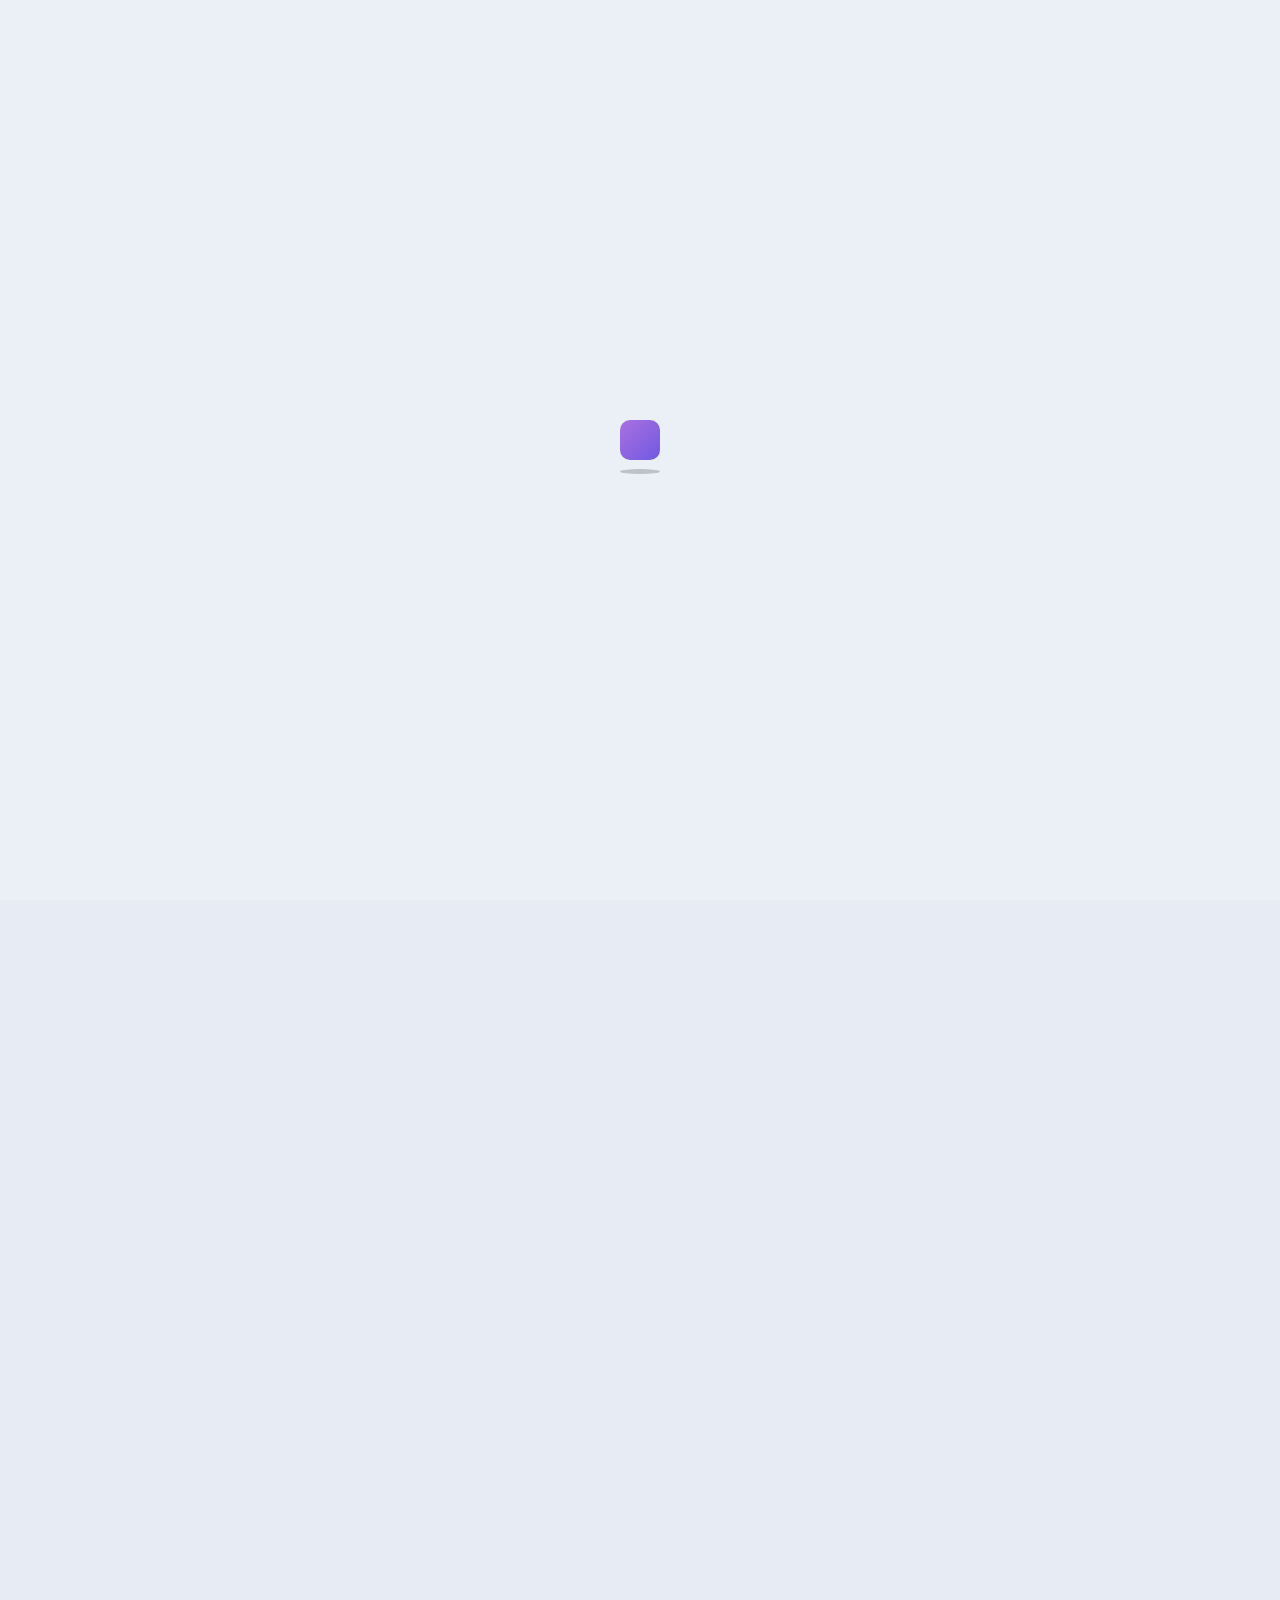
==== commit 617958a5: "feat(more) - added more features and added the gradient to main index" ====
--- a/index.html
+++ b/index.html
@@ -1,380 +1,1324 @@
 <!DOCTYPE html>
 <html lang="en" dir="ltr">
 
-  <head>
-    <meta charset="UTF-8">
-
-    <!-- Page Title -->
-    <title>Braxton - Personal Portfolio & Resume HTML Template</title>
-
-    <!-- Meta Tags -->
-    <meta name="description" content="Show yourself brightly with Braxton - unique and creative portfolio and resume template!">
-    <meta name="keywords" content="mix_design, resume, portfolio, personal page, cv, template, one page, responsive, html5, css3, creative, clean">
-    <meta name="author" content="mix_design">
-
-    <!-- Viewport Meta-->
-    <meta http-equiv="X-UA-Compatible" content="IE=edge">
-    <meta name="viewport" content="width=device-width, initial-scale=1, maximum-scale=1">
-
-    <!-- Template Favicon & Icons Start -->
-    <link rel="icon" href="img/favicon/favicon.ico" sizes="any">
-    <link rel="icon" href="img/favicon/icon.svg" type="image/svg+xml">
-    <link rel="apple-touch-icon" href="img/favicon/apple-touch-icon.png">
-    <link rel="manifest" href="img/favicon/manifest.webmanifest">
-    <!-- Template Favicon & Icons End -->
-
-    <!-- Facebook Metadata Start -->
-    <meta property="og:image:height" content="1200">
-    <meta property="og:image:width" content="1200">
-    <meta property="og:title" content="Braxton - Personal Portfolio & Resume HTML Template">
-    <meta property="og:description" content="Show yourself brightly with Braxton - unique and creative portfolio and resume template!">
-    <meta property="og:url" content="https://mixdesign.club/themeforest/braxton">
-    <meta property="og:image" content="https://mixdesign.club/themeforest/braxton/img/favicon/og-image.jpg">
-    <!-- Facebook Metadata End -->
-
-    <!-- Template Styles Start -->
-    <link rel="stylesheet" type="text/css" href="css/plugins-demo.css">
-    <link rel="stylesheet" type="text/css" href="css/main-demo.css">
-    <!-- Template Styles End -->
-
-    <!-- Custom Mobile Browser Color Start -->
-    <meta name="theme-color" media="(prefers-color-scheme: light)" content="#dcdce7">
-    <meta name="theme-color" media="(prefers-color-scheme: dark)" content="#111111">
-    <meta name="msapplication-navbutton-color" content="#111111">
-    <meta name="apple-mobile-web-app-capable" content="yes">
-    <meta name="apple-mobile-web-app-status-bar-style" content="black-translucent">
-    <!-- Custom Mobile Browser Color End -->
-  </head>
-
-  <body class="demo">
-
-    <!-- Loader Start -->
-    <div id="loaderDemo" class="demo__loader">
-      <div id="loaderContent" class="loader__content">
-        <div class="loader__shadow"></div>
-        <div class="loader__box"></div>
+<head>
+  <meta charset="UTF-8">
+
+  <!-- Page Title -->
+  <title>Shamveel P - Portfolio</title>
+
+  <!-- Meta Tags -->
+  <meta name="description" content="Shamveel P - Personal Portfolio Website, Projects, Resume and CV Template.">
+  <meta name="keywords"
+    content="Shamveel, Shamveel P, shamveel-p, Coding Aashan, coding-aashan, resume, portfolio, personal page, cv, template, one page, responsive, html5, css3, creative, clean">
+  <meta name="author" content="coding-aashan">
+
+  <!-- Viewport Meta-->
+  <meta http-equiv="X-UA-Compatible" content="IE=edge">
+  <meta name="viewport" content="width=device-width, initial-scale=1, maximum-scale=1">
+
+  <!-- Template Favicon & Icons Start -->
+  <link rel="icon" href="img/favicon/shamveel-logo.png" sizes="any">
+  <link rel="icon" href="img/favicon/shamveel-logo.png" type="image/svg+xml">
+  <link rel="apple-touch-icon" href="img/favicon/apple-touch-icon.png">
+  <link rel="manifest" href="img/favicon/manifest.webmanifest">
+  <!-- Template Favicon & Icons End -->
+
+  <!-- Facebook Metadata Start -->
+  <meta property="og:image:height" content="1200">
+  <meta property="og:image:width" content="1200">
+  <meta property="og:title" content="Shamveel P - Personal Portfolio Website">
+  <meta property="og:description" content="Shamveel P - Personal Portfolio Website, Projects, Resume and CV Template.">
+  <meta property="og:url" content="https://github.com/shamveelp">
+  <meta property="og:image"
+    content="https://avatars.githubusercontent.com/u/77664311?s=400&u=4f794ebf7040763538954f04b93a3ec2a12dbe87&v=4">
+  <!-- Facebook Metadata End -->
+
+  <!-- Template Styles Start -->
+  <link rel="stylesheet" href="css/loaders/loader.css">
+  <link rel="stylesheet" type="text/css" href="css/plugins.css">
+  <link rel="stylesheet" type="text/css" href="css/main.css">
+  <!-- Template Styles End -->
+
+  <!-- Custom Browser Color Start -->
+  <meta name="theme-color" media="(prefers-color-scheme: light)" content="#dcdce7">
+  <meta name="theme-color" media="(prefers-color-scheme: dark)" content="#111111">
+  <meta name="msapplication-navbutton-color" content="#111111">
+  <meta name="apple-mobile-web-app-capable" content="yes">
+  <meta name="apple-mobile-web-app-status-bar-style" content="black-translucent">
+  <!-- Custom Browser Color End -->
+</head>
+
+<body>
+
+  <!-- Loader Start -->
+  <div id="loader" class="loader">
+    <div id="loaderContent" class="loader__content">
+      <div class="loader__shadow"></div>
+      <div class="loader__box"></div>
+    </div>
+  </div>
+  <!-- Loader End -->
+
+  <!-- Header Start -->
+  <header id="header" class="header d-flex justify-content-between">
+
+    <!-- Navigation Menu Start -->
+    <div class="header__navigation">
+      <nav id="menu" class="menu">
+        <ul class="menu__list d-flex justify-content-start">
+          <li class="menu__item">
+            <a class="menu__link btn" href="#home">
+              <span class="menu__caption">Home</span>
+              <i class="ph-bold ph-house-simple"></i>
+            </a>
+          </li>
+          <li class="menu__item">
+            <a class="menu__link btn" href="#portfolio">
+              <span class="menu__caption">Portfolio</span>
+              <i class="ph-bold ph-squares-four"></i>
+            </a>
+          </li>
+          <li class="menu__item">
+            <a class="menu__link btn" href="#about">
+              <span class="menu__caption">About Me</span>
+              <i class="ph-bold ph-user"></i>
+            </a>
+          </li>
+          <li class="menu__item">
+            <a class="menu__link btn" href="#resume">
+              <span class="menu__caption">Resume</span>
+              <i class="ph-bold ph-article"></i>
+            </a>
+          </li>
+          <li class="menu__item">
+            <a class="menu__link btn" href="#contact">
+              <span class="menu__caption">Contact</span>
+              <i class="ph-bold ph-envelope"></i>
+            </a>
+          </li>
+        </ul>
+      </nav>
+    </div>
+    <!-- Navigation Menu End -->
+
+    <!-- Header Controls Start -->
+    <div class="header__controls d-flex justify-content-end">
+      <button id="color-switcher" class="color-switcher header__switcher btn" type="button" role="switch"
+        aria-label="light/dark mode" aria-checked="true"></button>
+      <a id="notify-trigger" class="header__trigger btn"
+        href="mailto:shamveelp007@gmail.com?subject=Message%20from%20your%20site">
+        <span class="trigger__caption">Let's Talk</span>
+        <i class="ph-bold ph-chat-dots"></i>
+      </a>
+    </div>
+    <!-- Header Controls End -->
+
+  </header>
+  <!-- Header End -->
+
+  <!-- Gradient Background Start -->
+  <div class="gradient-background">
+    <div class="blur"></div>
+    <div class="blur"></div>
+    <div class="blur"></div>
+  </div>
+  <!-- Gradient Background End -->
+
+  <!-- Avatar Side Block Start -->
+  <div id="avatar" class="avatar">
+    <div class="avatar__container d-flex flex-column justify-content-lg-between">
+      <!-- image and logo -->
+      <div class="avatar__block">
+        <div class="avatar__logo d-flex align-items-center">
+          <div class="logo__image">
+            <!-- Your Logo Here!!! -->
+            <img src="img/favicon/shamveel-logo.png" alt="Shamveel P - Personal Portfolio">
+            <!-- <svg xmlns="http://www.w3.org/2000/svg" x="0px" y="0px"
+                width="85px" height="85px" viewBox="0 0 85 85" 
+                style="enable-background:new 0 0 85 85;" xml:space="preserve" class="gradient-fill"> -->
+            <style type="text/css">
+              .gradient-fill {
+                fill: url(#gradientFill);
+              }
+            </style>
+            <g>
+              <linearGradient id="gradientFill" gradientUnits="userSpaceOnUse" x1="9.9604" y1="75.0338" x2="75.0387"
+                y2="9.9555">
+                <stop offset="0" style="stop-color:var(--accent)" />
+                <stop offset="1" style="stop-color:var(--secondary)" />
+              </linearGradient>
+              <path class="gradient-fill" d="M51,0H34C15.2,0,0,15.2,0,34v17c0,14.3,8.9,26.6,21.4,31.6c0,0,0,0,0,0l0,0C25.3,84.1,29.5,85,34,85h17
+                    c6,0,11.7-1.6,16.6-4.3c0.1-0.1,0.2-0.1,0.3-0.2C78.1,74.6,85,63.6,85,51V34C85,15.2,69.8,0,51,0z M83,51c0,10.7-5.3,20.2-13.4,26
+                    v-2.5v-3.9h3.9v-3.9h-3.9v-3.9h3.9v-3.9h-3.9H67v-3.9V51h-3.9v3.9v3.9h2.6v3.9v3.9v3.9h-3.9h-3.9v3.9h3.9h3.9v3.9v1
+                    C61.3,81.7,56.3,83,51,83H34c-4.5,0-8.7-0.9-12.6-2.6v-2v-3.9h3.9h3.9v-3.9h-3.9h-3.9v-3.9v-3.9v-3.9H24v-3.9V51h-3.9v3.9v3.9h-2.6
+                    h-3.9v3.9h3.9v3.9h-3.9v3.9h3.9v3.9v3.9C8.2,72.8,2,62.6,2,51V34C2,16.4,16.4,2,34,2h17c17.6,0,32,14.4,32,32V51z M50.1,54.9H54
+                    v3.9v3.9h-3.9v-3.9V54.9z M33.1,54.9H37v3.9v3.9h-3.9v-3.9V54.9z M27.9,51H24v-3.9v-3.9v-3.9h3.9v3.9v3.9V51z M31.8,39.3h-3.9v-3.9
+                    h3.9V39.3z M31.8,43.2v-3.9h3.9v3.9H31.8z M63.1,47.1V51h-3.9v-3.9v-3.9v-3.9h3.9v3.9V47.1z M35.7,47.1v-3.9h3.9h3.9h3.9h3.9v3.9
+                    h-3.9h-3.9h-3.9H35.7z M59.2,39.3h-3.9v-3.9h3.9V39.3z M55.3,43.2h-3.9v-3.9h3.9V43.2z" />
+            </g>
+            </svg>
+          </div>
+          <div class="logo__caption">
+            <p>Shamveel<br>P</p>
+          </div>
+        </div>
+        <div class="avatar__image">
+          <img src="img/avatars/main-photo-003.jpg" alt="Shamveel P - Personal Portfolio Website">
+        </div>
+      </div>
+      <!-- data caption #1 -->
+      <div class="avatar__block">
+        <h6>
+          <small class="top">Specialization:</small>
+          Full Stack Web Developer<br>and WEB3 Developer
+        </h6>
+      </div>
+      <!-- data caption #2 -->
+      <div class="avatar__block">
+        <h6>
+          <small class="top">Based in:</small>
+          Kerala, India
+        </h6>
+      </div>
+      <!-- socials and CTA button -->
+      <div class="avatar__block">
+        <div class="avatar__socials">
+          <ul class="socials-square d-flex justify-content-between">
+            <li class="socials-square__item">
+              <a class="socials-square__link btn" href="https://www.linkedin.com/in/shamveel-p/" target="_blank"><i
+                  class="ph-bold ph-linkedin-logo"></i></a>
+            </li>
+            <li class="socials-square__item">
+              <a class="socials-square__link btn" href="https://github.com/shamveelp" target="_blank"><i
+                  class="ph-bold ph-github-logo"></i></a>
+            </li>
+            <li class="socials-square__item">
+              <a class="socials-square__link btn" href="https://www.x.com/Shamveel_P" target="_blank"><i
+                  class="ph-bold ph-twitter-logo"></i></a>
+            </li>
+            <li class="socials-square__item">
+              <a class="socials-square__link btn" href="https://www.instagram.com/_shamveel._/" target="_blank"><i
+                  class="ph-bold ph-instagram-logo"></i></a>
+            </li>
+            <li class="socials-square__item">
+              <a class="socials-square__link btn" href="https://www.youtube.com/@CodingAashan" target="_blank"><i
+                  class="ph-bold ph-youtube-logo"></i></a>
+            </li>
+          </ul>
+        </div>
+        <div class="avatar__btnholder">
+          <a class="btn btn-default btn-fullwidth btn-hover btn-hover-accent" href="#contact" target="_blank">
+            <span class="btn-caption">Let's Work Together!</span>
+          </a>
+        </div>
       </div>
     </div>
-    <!-- Loader End -->
-
-    <!-- Image Background Layer Start -->
-    <div id="imageBackground" class="image-background" data-speed="0.4"></div>
-    <!-- Image Background Layer End -->
-
-    <!-- Top Controls (Button and Color Switcher) Start -->
-    <div class="demo__controls d-flex">
-      <button id="color-switcher" class="color-switcher btn mobile-horizontal btn-square btn-hover btn-hover-transparent" type="button" role="switch" aria-label="light/dark mode" aria-checked="true"></button>
-      <a class="btn mobile-horizontal btn-square-mobile btn-hover btn-hover-accent" href="#0" target="_blank"><!-- template link here -->
-        <span class="btn-caption">Purchase</span>
-        <i class="ph-bold ph-shopping-cart"></i>
-      </a>
-    </div>
-    <!-- Top Controls (Button and Color Switcher) End --> 
-
-    <!-- Demo Content Start -->
-    <main class="demo__content">
-
-      <!-- Intro Start -->
-      <section class="demo__intro">
-
-        <div class="intro__header">
-          <div class="header__container">
-            <div class="container-fluid p-0">
-              <div class="row g-0">
-                <div class="col-12">
-                  <div class="header__logo">
-                    <a class="d-flex justify-content-start align-items-center" href="#0" target="_blank"><!-- template link here -->
-                      <div class="logo__image">
-                        <svg xmlns="http://www.w3.org/2000/svg" x="0px" y="0px"
-                          width="85px" height="85px" viewBox="0 0 85 85" 
-                          style="enable-background:new 0 0 85 85;" xml:space="preserve" class="gradient-fill">
-                          <style type="text/css">
-                            .gradient-fill {
-                              fill: url(#gradientFill);
-                            }
-                          </style>
-                          <g>
-                            <linearGradient id="gradientFill" gradientUnits="userSpaceOnUse" x1="9.9604" y1="75.0338" x2="75.0387" y2="9.9555">
-                              <stop  offset="0" style="stop-color:var(--accent)"/>
-                              <stop  offset="1" style="stop-color:var(--secondary)"/>
-                            </linearGradient>
-                            <path class="gradient-fill" d="M51,0H34C15.2,0,0,15.2,0,34v17c0,14.3,8.9,26.6,21.4,31.6c0,0,0,0,0,0l0,0C25.3,84.1,29.5,85,34,85h17
-                              c6,0,11.7-1.6,16.6-4.3c0.1-0.1,0.2-0.1,0.3-0.2C78.1,74.6,85,63.6,85,51V34C85,15.2,69.8,0,51,0z M83,51c0,10.7-5.3,20.2-13.4,26
-                              v-2.5v-3.9h3.9v-3.9h-3.9v-3.9h3.9v-3.9h-3.9H67v-3.9V51h-3.9v3.9v3.9h2.6v3.9v3.9v3.9h-3.9h-3.9v3.9h3.9h3.9v3.9v1
-                              C61.3,81.7,56.3,83,51,83H34c-4.5,0-8.7-0.9-12.6-2.6v-2v-3.9h3.9h3.9v-3.9h-3.9h-3.9v-3.9v-3.9v-3.9H24v-3.9V51h-3.9v3.9v3.9h-2.6
-                              h-3.9v3.9h3.9v3.9h-3.9v3.9h3.9v3.9v3.9C8.2,72.8,2,62.6,2,51V34C2,16.4,16.4,2,34,2h17c17.6,0,32,14.4,32,32V51z M50.1,54.9H54
-                              v3.9v3.9h-3.9v-3.9V54.9z M33.1,54.9H37v3.9v3.9h-3.9v-3.9V54.9z M27.9,51H24v-3.9v-3.9v-3.9h3.9v3.9v3.9V51z M31.8,39.3h-3.9v-3.9
-                              h3.9V39.3z M31.8,43.2v-3.9h3.9v3.9H31.8z M63.1,47.1V51h-3.9v-3.9v-3.9v-3.9h3.9v3.9V47.1z M35.7,47.1v-3.9h3.9h3.9h3.9h3.9v3.9
-                              h-3.9h-3.9h-3.9H35.7z M59.2,39.3h-3.9v-3.9h3.9V39.3z M55.3,43.2h-3.9v-3.9h3.9V43.2z"/>
-                          </g>
-                        </svg>
+  </div>
+  <!-- Avatar Side Block End -->
+
+  <!-- Page Content Start -->
+  <div id="content" class="content">
+    <div class="content__wrapper">
+
+      <!-- Intro Section Start -->
+      <section id="home" class="main intro">
+
+        <!-- Headline Start -->
+        <div id="headline" class="headline d-flex align-items-start flex-column" data-speed="1">
+          <p class="headline__subtitle animate-headline">
+            <svg xmlns="http://www.w3.org/2000/svg" x="0px" y="0px" width="13px" height="13px" viewBox="0 0 13 13"
+              fill="currentColor">
+              <path fill="currentColor" d="M5.6,12.6c-0.5-0.8-0.7-2.4-1.7-3.5c-1-1-2.7-1.2-3.5-1.7C-0.1,7-0.1,6,0.4,5.6c0.8-0.5,2.3-0.6,3.5-1.8
+                  C5,2.8,5.1,1.2,5.6,0.4C6-0.1,7-0.1,7.4,0.4c0.5,0.8,0.7,2.4,1.8,3.5c1.2,1.2,2.6,1.2,3.5,1.7c0.6,0.4,0.6,1.4,0,1.7
+                  C11.8,7.9,10.2,8,9.1,9.1c-1,1-1.2,2.7-1.7,3.5C7,13.1,6,13.1,5.6,12.6z" />
+            </svg>
+            <span>Let's meet!</span>
+          </p>
+          <h1 class="headline__title animate-headline">I'm Shamveel P<br>Full Stack Web Developer.</h1>
+          <div class="headline__btnholder d-flex flex-column flex-sm-row">
+            <a class="btn mobile-vertical btn-default btn-hover btn-hover-accent-mobile animate-headline"
+              href="#portfolio">
+              <span class="btn-caption">My Works</span>
+              <i class="ph-bold ph-squares-four"></i>
+            </a>
+            <a class="btn mobile-vertical btn-default btn-hover btn-hover-outline-mobile animate-headline"
+              target="_blank" href="img/resume/Shamveel-P.pdf">
+              <span class="btn-caption">Download CV</span>
+              <i class="ph-bold ph-download-simple"></i>
+            </a>
+          </div>
+        </div>
+        <!-- Headline End -->
+
+        <!-- Scroll Button Start -->
+        <div class="rotating-btn">
+          <a href="#portfolio" class="rotating-btn__link slide-down">
+            <!-- SVG rotating text -->
+            <svg version="1.1" xmlns="http://www.w3.org/2000/svg" xmlns:xlink="http://www.w3.org/1999/xlink" x="0px"
+              y="0px" viewBox="0 0 120 120" style="enable-background:new 0 0 120 120;" xml:space="preserve"
+              class="animate-rotation" data-value="360">
+              <defs>
+                <path id="textPath"
+                  d="M110,59.5c0,27.6-22.4,50-50,50s-50-22.4-50-50s22.4-50,50-50S110,31.9,110,59.5z" />
+              </defs>
+              <g>
+                <use xlink:href="#textPath" fill="none"></use>
+                <text>
+                  <!-- button text here!!! -->
+                  <textPath xlink:href="#textPath">Scroll for More * Scroll for More * </textPath>
+                </text>
+              </g>
+            </svg>
+            <!-- arrow icon -->
+            <i class="ph-bold ph-arrow-down"></i>
+          </a>
+        </div>
+        <!-- Scroll Button End -->
+
+      </section>
+      <!-- Intro Section End -->
+
+      <!-- Portfolio Section Start -->
+      <section id="portfolio" class="inner inner-first portfolio">
+
+        <!-- Content Block - H2 Section Title Start -->
+        <div class="content__block section-grid-title">
+          <p class="h2__subtitle animate-in-up">
+            <svg xmlns="http://www.w3.org/2000/svg" x="0px" y="0px" width="13px" height="13px" viewBox="0 0 13 13"
+              fill="currentColor">
+              <path fill="currentColor" d="M5.6,12.6c-0.5-0.8-0.7-2.4-1.7-3.5c-1-1-2.7-1.2-3.5-1.7C-0.1,7-0.1,6,0.4,5.6c0.8-0.5,2.3-0.6,3.5-1.8
+                  C5,2.8,5.1,1.2,5.6,0.4C6-0.1,7-0.1,7.4,0.4c0.5,0.8,0.7,2.4,1.8,3.5c1.2,1.2,2.6,1.2,3.5,1.7c0.6,0.4,0.6,1.4,0,1.7
+                  C11.8,7.9,10.2,8,9.1,9.1c-1,1-1.2,2.7-1.7,3.5C7,13.1,6,13.1,5.6,12.6z" />
+            </svg>
+            <span>Portfolio</span>
+          </p>
+          <h2 class="h2__title animate-in-up">Check out my projects</h2>
+        </div>
+        <!-- Content Block - H2 Section Title End -->
+
+        <!-- Content Block - Works Gallery Start -->
+        <div class="content__block grid-block">
+          <div class="container-fluid px-0 inner__gallery">
+            <div class="row gx-0 my-gallery" itemscope itemtype="http://schema.org/ImageGallery">
+
+              <!-- Works Gallery Single Item Start -->
+              <figure class="col-12 col-md-6 gallery__item grid-item animate-card-2" itemprop="associatedMedia"
+                itemscope itemtype="http://schema.org/ImageObject">
+                <a href="img/works/chainverse-sample.mp4" data-image="img/works/chainverse-motto.jpg" class="gallery__link"
+                  itemprop="contentUrl" data-size="1400x1400">
+                  <img src="https://dummyimage.com/800x800/3c3c3c/636363" class="gallery__image" itemprop="thumbnail"
+                    alt="Image description">
+                </a>
+                <figcaption class="gallery__descr" itemprop="caption description">
+                  <h5>ChainVerse - A WEB3 Ecosystem</h5>
+                  <div class="card__tags d-flex flex-wrap">
+                    <a href="https://chainverse.shamveelp.xyz" target="_blank"><span class="rounded-tag opposite">Live
+                        Link</span></a>
+                    <a href="https://github.com/shamveelp/ChainVerse-WEB3-Ecosystem" target="_blank"><span
+                        class="rounded-tag opposite">Github</span></a>
+                  </div>
+                  <p class="small">ChainVerse is a WEB3 Ecosystem Platform that offers a variety of services and tools
+                    for users to explore and engage with the world of blockchain technology.
+                  </p>
+                </figcaption>
+              </figure>
+              <!-- Works Gallery Single Item Start -->
+              <figure class="col-12 col-md-6 gallery__item grid-item animate-card-2" itemprop="associatedMedia"
+                itemscope itemtype="http://schema.org/ImageObject">
+                <a href="img/works/pcmonarch.webp" data-image="img/works/pcmonarch.webp" class="gallery__link"
+                  itemprop="contentUrl" data-size="1400x1400">
+                  <img src="https://dummyimage.com/800x800/3c3c3c/636363" class="gallery__image" itemprop="thumbnail"
+                    alt="Image description">
+                </a>
+                <figcaption class="gallery__descr" itemprop="caption description">
+                  <h5>PCMonarch - A Comprehensive E-commerce Platform</h5>
+                  <div class="card__tags d-flex flex-wrap">
+                    <a href="https://pcmonarch.shop" target="_blank"><span class="rounded-tag opposite">Live
+                        Link</span></a>
+                    <a href="https://github.com/shamveelp/PC_MONARCH_001" target="_blank"><span
+                        class="rounded-tag opposite">Github</span></a>
+                  </div>
+                  <p class="small">PCMonarch is a comprehensive E-commerce platform designed to provide users
+                    with varieties of laptops and accessories.
+                  </p>
+                </figcaption>
+              </figure>
+              <!-- Works Gallery Single Item Start -->
+              <figure class="col-12 col-md-6 gallery__item grid-item animate-card-2" itemprop="associatedMedia"
+                itemscope itemtype="http://schema.org/ImageObject">
+                <a href="img/works/bore2game.mp4" data-image="img/works/bore2game-img.png" class="gallery__link"
+                  itemprop="contentUrl" data-size="1400x1400">
+                  <img src="https://dummyimage.com/800x800/3c3c3c/636363" class="gallery__image" itemprop="thumbnail"
+                    alt="Image description">
+                </a>
+                <figcaption class="gallery__descr" itemprop="caption description">
+                  <h5>Bore2Game - A Gaming Platform</h5>
+                  <div class="card__tags d-flex flex-wrap">
+                    <a href="https://bore2game.vercel.app/" target="_blank"><span class="rounded-tag opposite">Live
+                        Link</span></a>
+                    <a href="https://github.com/shamveelp/Bore2Game" target="_blank"><span
+                        class="rounded-tag opposite">Github</span></a>
+                  </div>
+                  <p class="small">Bore2Game is a comprehensive gaming platform designed to provide users
+                    with a variety of games and interactive experiences.
+                  </p>
+                </figcaption>
+              </figure>
+              <!-- Works Gallery Single Item Start -->
+              <figure class="col-12 col-md-6 gallery__item grid-item animate-card-2" itemprop="associatedMedia"
+                itemscope itemtype="http://schema.org/ImageObject">
+                <a href="img/works/expenseplit.mp4" data-image="img/works/expensesplit-ai.webp" class="gallery__link"
+                  itemprop="contentUrl" data-size="1400x1400">
+                  <img src="https://dummyimage.com/800x800/3c3c3c/636363" class="gallery__image" itemprop="thumbnail"
+                    alt="Image description">
+                </a>
+                <figcaption class="gallery__descr" itemprop="caption description">
+                  <h5>ExpenSplit - Ai</h5>
+                  <div class="card__tags d-flex flex-wrap">
+                    <a href="https://expensplit-ai.vercel.app/" target="_blank"><span class="rounded-tag opposite">Live
+                        Link</span></a>
+                    <a href="https://github.com/shamveelp/ExpenSplit-Ai" target="_blank"><span
+                        class="rounded-tag opposite">Github</span></a>
+                  </div>
+                  <p class="small">ExpenSplit-Ai is an AI-powered expense splitting application that simplifies the
+                    process of dividing expenses among group members.
+                  </p>
+                </figcaption>
+              </figure>
+              <!-- Works Gallery Single Item Start -->
+              <figure class="col-12 col-md-6 gallery__item grid-item animate-card-2" itemprop="associatedMedia"
+                itemscope itemtype="http://schema.org/ImageObject">
+                <a href="img/works/others.webp" data-image="img/works/others.webp" class="gallery__link"
+                  itemprop="contentUrl" data-size="1400x1400">
+                  <img src="https://dummyimage.com/800x800/3c3c3c/636363" class="gallery__image" itemprop="thumbnail"
+                    alt="Image description">
+                </a>
+                <figcaption class="gallery__descr" itemprop="caption description">
+                  <h5>Other Projects too</h5>
+                  <div class="card__tags d-flex flex-wrap">
+                    <a href="https://github.com/shamveelp/" target="_blank"><span class="rounded-tag opposite">Live
+                        Link</span></a>
+                    <a href="https://github.com/shamveelp/" target="_blank"><span
+                        class="rounded-tag opposite">Github</span></a>
+                  </div>
+                  <p class="small">Check out my GitHub profile for more exciting projects and repositories that showcase my
+                    skills and creativity in web development.
+                  </p>
+                </figcaption>
+              </figure>
+              
+
+            </div>
+          </div>
+        </div>
+        <!-- Content Block - Works Gallery End -->
+
+      </section>
+      <!-- Portfolio Section End -->
+
+      <!-- About Section Start -->
+      <section id="about" class="inner about">
+
+        <!-- Content Block - H2 Section Title Start -->
+        <div class="content__block section-grid-title">
+          <p class="h2__subtitle animate-in-up">
+            <svg xmlns="http://www.w3.org/2000/svg" x="0px" y="0px" width="13px" height="13px" viewBox="0 0 13 13"
+              fill="currentColor">
+              <path fill="currentColor" d="M5.6,12.6c-0.5-0.8-0.7-2.4-1.7-3.5c-1-1-2.7-1.2-3.5-1.7C-0.1,7-0.1,6,0.4,5.6c0.8-0.5,2.3-0.6,3.5-1.8
+                  C5,2.8,5.1,1.2,5.6,0.4C6-0.1,7-0.1,7.4,0.4c0.5,0.8,0.7,2.4,1.8,3.5c1.2,1.2,2.6,1.2,3.5,1.7c0.6,0.4,0.6,1.4,0,1.7
+                  C11.8,7.9,10.2,8,9.1,9.1c-1,1-1.2,2.7-1.7,3.5C7,13.1,6,13.1,5.6,12.6z" />
+            </svg>
+            <span>About Me</span>
+          </p>
+          <h2 class="h2__title animate-in-up">Turning Ideas into code</h2>
+        </div>
+        <!-- Content Block - H2 Section Title End -->
+
+        <!-- Content Block - Achievements Start -->
+        <div class="content__block grid-block">
+          <div class="achievements d-flex flex-column flex-md-row align-items-md-stretch">
+            <!-- achievements single item -->
+            <div class="achievements__item d-flex flex-column grid-item animate-card-3">
+              <div class="achievements__card">
+                <p class="achievements__number">10+</p>
+                <p class="achievements__descr">Happy clients</p>
+              </div>
+            </div>
+            <!-- achievements single item -->
+            <div class="achievements__item d-flex flex-column grid-item animate-card-3">
+              <div class="achievements__card">
+                <p class="achievements__number">5+</p>
+                <p class="achievements__descr">Years of Coding..</p>
+              </div>
+            </div>
+            <!-- achievements single item -->
+            <div class="achievements__item d-flex flex-column grid-item animate-card-3">
+              <div class="achievements__card">
+                <p class="achievements__number">20+</p>
+                <p class="achievements__descr">Projects done</p>
+              </div>
+            </div>
+          </div>
+        </div>
+        <!-- Content Block - Achievements End -->
+
+        <!-- Content Block - About Me Data Start -->
+        <div class="content__block grid-block block-large">
+          <div class="container-fluid p-0">
+            <div class="row g-0 justify-content-between">
+
+              <!-- About Me Description Start -->
+              <div class="col-12 col-xl-8 grid-item about-descr">
+                <p class="about-descr__text animate-in-up"> I’m a full-stack developer skilled in building scalable apps
+                  with Next.js,
+                  React, Node.js, Express, and MongoDB. I focus on creating smooth, reliable, and user-friendly
+                  experiences.
+                </p>
+                <p class="about-descr__text animate-in-up"> I use clean architecture, repository patterns, and
+                  dependency injection to keep
+                  my code organized and secure. I work on authentication, REST APIs, automation workflows, and integrate
+                  AI features to
+                  enhance functionality.
+                </p>
+                <p class="about-descr__text animate-in-up"> I’m also familiar with Web3 and Solidity, building
+                  decentralized features when needed. I enjoy solving problems, improving performance, and
+                  constantly learning new technologies to deliver better products.
+                </p>
+                <div class="btn-group about-descr__btnholder animate-in-up">
+                  <a class="btn mobile-vertical btn-default btn-hover btn-hover-accent" href="img/resume/Shamveel-P.pdf"
+                    target="_blank">
+                    <span class="btn-caption">Download CV</span>
+                    <i class="ph-bold ph-download-simple"></i>
+                  </a>
+                </div>
+              </div>
+              <!-- About Me Description End -->
+
+              <!-- About Me Information Start -->
+              <div class="col-12 col-xl-4 grid-item about-info">
+                <div class="about-info__item animate-in-up">
+                  <h6>
+                    <small class="top">Name</small>
+                    Shamveel P
+                  </h6>
+                </div>
+                <div class="about-info__item animate-in-up">
+                  <h6>
+                    <small class="top">Phone</small>
+                    <a class="text-link-bold" href="#0">+91 8078200119</a>
+                  </h6>
+                </div>
+                <div class="about-info__item animate-in-up">
+                  <h6>
+                    <small class="top">Email</small>
+                    <a class="text-link-bold"
+                      href="mailto:example@example.com?subject=Message%20from%20your%20site">shamveelp007@gmail.com</a>
+                  </h6>
+                </div>
+                <div class="about-info__item animate-in-up">
+                  <h6>
+                    <small class="top">Location</small>
+                    <a class="text-link-bold" href="#0">Kerala, India</a>
+                  </h6>
+                </div>
+              </div>
+              <!-- About Me Information End -->
+
+            </div>
+          </div>
+        </div>
+        <!-- Content Block - About Me Data End -->
+
+        <!-- Content Block - Services Start -->
+        <div class="content__block grid-block">
+          <div class="container-fluid p-0">
+            <div class="row g-0 align-items-stretch cards">
+              <!-- services cards grid single item -->
+              <div class="col-12 col-md-6 cards__item grid-item animate-card-2">
+                <div class="cards__card d-flex flex-column">
+                  <div class="cards__descr">
+                    <h4 class="cards__title animate-in-up">Full Stack<br>development</h4>
+                    <div class="cards__tags d-flex flex-wrap animate-in-up">
+                      <span class="rounded-tag tag-outline">Frontend (Design & Code)</span>
+                      <span class="rounded-tag tag-outline">Backend</span>
+                    </div>
+                    <p class="small cards__text animate-in-up">I am a Full Stack Developer with experience in both
+                      frontend and backend technologies, Specialised in MERN stack.</p>
+                  </div>
+
+                </div>
+              </div>
+              <!-- services grid cards single item -->
+              <div class="col-12 col-md-6 cards__item grid-item animate-card-2">
+                <div class="cards__card d-flex flex-column">
+                  <div class="cards__descr">
+                    <h4 class="cards__title animate-in-up">WEB3 & Blockchain Developer</h4>
+                    <div class="cards__tags d-flex flex-wrap animate-in-up">
+                      <span class="rounded-tag tag-outline">Solidity Developer</span>
+                      <span class="rounded-tag tag-outline">Solana Developer</span>
+                      <span class="rounded-tag tag-outline">Blockchain Application Developer</span>
+                    </div>
+                    <p class="small cards__text animate-in-up">Experience in developing decentralized applications
+                      (dApps) and smart contracts on blockchain platforms like Ethereum and Solana.
+                    </p>
+                  </div>
+
+                </div>
+              </div>
+              <!-- services grid cards single item -->
+              <div class="col-12 col-md-6 cards__item grid-item animate-card-2">
+                <div class="cards__card d-flex flex-column">
+                  <div class="cards__descr">
+                    <h4 class="cards__title animate-in-up">Content Creator</h4>
+                    <div class="cards__tags d-flex flex-wrap animate-in-up">
+                      <span class="rounded-tag tag-outline">Youtube</span>
+                      <span class="rounded-tag tag-outline">instagram</span>
+                    </div>
+                    <p class="small cards__text animate-in-up">I create educational content on web development and
+                      blockchain technology to help others learn and grow in these fields.
+                    </p>
+                  </div>
+
+                </div>
+              </div>
+              <!-- services grid cards single item -->
+              <div class="col-12 col-md-6 cards__item grid-item animate-card-2">
+                <div class="cards__card d-flex flex-column">
+                  <div class="cards__descr">
+                    <h4 class="cards__title animate-in-up">Physics and Mathematics Enthusiast</h4>
+                    <div class="cards__tags d-flex flex-wrap animate-in-up">
+                      <!-- <span class="rounded-tag tag-outline">Logo Design</span>
+                      <span class="rounded-tag tag-outline">Style Guides</span> -->
+                    </div>
+                    <p class="small cards__text animate-in-up">BSc. Physics Graduate with a passion for exploring the
+                      fundamental principles of the universe and applying mathematical concepts to solve complex
+                      problems.
+                    </p>
+                  </div>
+
+                </div>
+              </div>
+
+            </div>
+          </div>
+        </div>
+        <!-- Content Block - Services End -->
+
+      </section>
+      <!-- About Section End -->
+
+      <!-- Resume Section Start -->
+      <section id="resume" class="inner resume">
+
+        <!-- Content Block - H2 Section Title Start -->
+        <div class="content__block block-large">
+          <p class="h2__subtitle animate-in-up">
+            <svg xmlns="http://www.w3.org/2000/svg" x="0px" y="0px" width="13px" height="13px" viewBox="0 0 13 13"
+              fill="currentColor">
+              <path fill="currentColor" d="M5.6,12.6c-0.5-0.8-0.7-2.4-1.7-3.5c-1-1-2.7-1.2-3.5-1.7C-0.1,7-0.1,6,0.4,5.6c0.8-0.5,2.3-0.6,3.5-1.8
+                  C5,2.8,5.1,1.2,5.6,0.4C6-0.1,7-0.1,7.4,0.4c0.5,0.8,0.7,2.4,1.8,3.5c1.2,1.2,2.6,1.2,3.5,1.7c0.6,0.4,0.6,1.4,0,1.7
+                  C11.8,7.9,10.2,8,9.1,9.1c-1,1-1.2,2.7-1.7,3.5C7,13.1,6,13.1,5.6,12.6z" />
+            </svg>
+            <span>Resume</span>
+          </p>
+          <h2 class="h2__title animate-in-up">Education and practical experience</h2>
+          <p class="h2__text animate-in-up">
+            Most of my education comes from the legendary school of “Figure It Out Yourself.”
+            I’ve survived enough bugs, errors, and late-night debugging to earn an honorary degree in
+            “Why does this not work?” Somehow, it all counts as experience — or so I tell myself.
+          </p>
+
+        </div>
+        <!-- Content Block - H2 Section Title End -->
+
+        <!-- Content Block - Education Start -->
+        <div class="content__block block-large">
+
+          <!-- H3 Block Start -->
+          <div class="section-h3">
+            <h3 class="h3__title animate-in-up">My education</h3>
+          </div>
+          <!-- H3 Block End -->
+
+          <!-- Education Lines Start -->
+          <div class="container-fluid p-0 resume-lines">
+            <!-- education single item -->
+            <div class="row g-0 resume-lines__item animate-in-up">
+              <div class="col-12 col-md-2">
+                <span class="resume-lines__date animate-in-up">2024 - 2025</span>
+              </div>
+              <div class="col-12 col-md-5">
+                <h5 class="resume-lines__title animate-in-up">Full Stack Web Development (MERN)</h5>
+                <p class="resume-lines__source animate-in-up">Courseby
+                  <a href="#0" class="text-link-bold" target="_blank">Brototype</a>
+                </p>
+              </div>
+              <div class="col-12 col-md-5">
+                <p class="small resume-lines__descr animate-in-up">Self-study with discipline and a consistency that
+                  surprises even me.</p>
+              </div>
+            </div>
+            <!-- education single item -->
+            <div class="row g-0 resume-lines__item animate-in-up">
+              <div class="col-12 col-md-2">
+                <span class="resume-lines__date animate-in-up">2021 - 2024</span>
+              </div>
+              <div class="col-12 col-md-5">
+                <h5 class="resume-lines__title animate-in-up">BSc. Physics</h5>
+                <p class="resume-lines__source animate-in-up">from
+                  <a href="#0" class="text-link-bold" target="_blank">University of Calicut</a>
+                </p>
+              </div>
+              <div class="col-12 col-md-5">
+                <p class="small resume-lines__descr animate-in-up">Studied Physics hoping to build a time machine—ended
+                  up learning more about stars than timelines.</p>
+              </div>
+            </div>
+            <!-- education single item -->
+            <div class="row g-0 resume-lines__item animate-in-up">
+              <div class="col-12 col-md-2">
+                <span class="resume-lines__date animate-in-up">2019 - 2021</span>
+              </div>
+              <div class="col-12 col-md-5">
+                <h5 class="resume-lines__title animate-in-up">Biology Science - Higher Secondary</h5>
+                <p class="resume-lines__source animate-in-up"> by
+                  <a href="#0" class="text-link-bold" target="_blank">Kerala State Board</a>
+                </p>
+              </div>
+              <div class="col-12 col-md-5">
+                <p class="small resume-lines__descr animate-in-up">This is Where my School life mixed with my Science
+                  enthusiastic mind.</p>
+              </div>
+            </div>
+          </div>
+          <!-- Education Lines End -->
+
+        </div>
+        <!-- Content Block - Education End -->
+
+        <!-- Content Block - Experience Start -->
+        <div class="content__block block-large">
+
+          <!-- H3 Block Start -->
+          <div class="section-h3">
+            <h3 class="h3__title animate-in-up">Work experience</h3>
+          </div>
+          <!-- H3 Block End -->
+
+          <!-- Experience Lines Start -->
+          <div class="container-fluid p-0 resume-lines">
+            <!-- experience single item -->
+            <div class="row g-0 resume-lines__item animate-in-up">
+              <div class="col-12 col-md-2">
+                <span class="resume-lines__date animate-in-up">2025 - Present</span>
+              </div>
+              <div class="col-12 col-md-5">
+                <h5 class="resume-lines__title animate-in-up">Full Stack Developer</h5>
+                <p class="resume-lines__source animate-in-up">in
+                  <a href="#0" class="text-link-bold" target="_blank">Brototype</a>
+                  - Calicut
+                </p>
+              </div>
+              <div class="col-12 col-md-5">
+                <p class="small resume-lines__descr animate-in-up">Journery as a Developer, WEB3, Solidity, AI,
+                  Automation, MERN.</p>
+              </div>
+            </div>
+            <!-- experience single item -->
+            <div class="row g-0 resume-lines__item animate-in-up">
+              <div class="col-12 col-md-2">
+                <span class="resume-lines__date animate-in-up">2024</span>
+              </div>
+              <div class="col-12 col-md-5">
+                <h5 class="resume-lines__title animate-in-up">Lab Chemist Intern</h5>
+                <p class="resume-lines__source animate-in-up">at
+                  <a href="#0" class="text-link-bold" target="_blank">Common Facility Service Centre</a>
+                  - Manjeri
+                </p>
+              </div>
+              <div class="col-12 col-md-5">
+                <p class="small resume-lines__descr animate-in-up">Internship as a Chemist, Specialization in Rubber
+                  Chemistry and Polymer Science, Leanred about Handling Lab Safety and Handling Machines.</p>
+              </div>
+            </div>
+            <!-- experience single item -->
+            <!-- <div class="row g-0 resume-lines__item animate-in-up">
+                <div class="col-12 col-md-2">
+                  <span class="resume-lines__date animate-in-up">2021</span>
+                </div>
+                <div class="col-12 col-md-5">
+                  <h5 class="resume-lines__title animate-in-up">Freelancer</h5>
+                  <p class="resume-lines__source animate-in-up">in the
+                    <a href="#0" class="text-link-bold" target="_blank">Moon Light</a>
+                    agency
+                  </p>
+                </div>
+                <div class="col-12 col-md-5">
+                  <p class="small resume-lines__descr animate-in-up">I am actively involved in creating user interfaces for mobile apps and websites.</p>
+                </div>
+              </div> -->
+          </div>
+          <!-- Experience Lines End -->
+
+        </div>
+        <!-- Content Block - Experience End -->
+
+        <!-- Content Block - H3 Block Start -->
+        <div class="content__block">
+          <div class="section-h3 section-h3-grid">
+            <h3 class="h3__title animate-in-up">My familiar ones</h3>
+          </div>
+        </div>
+        <!-- Content Block - H3 Block End -->
+
+        <!-- Content Block - Tools List Start -->
+        <div class="content__block grid-block block-large">
+          <!-- Tools List Start -->
+          <div class="tools-cards d-flex justify-content-start flex-wrap">
+            <!-- tools simgle item -->
+            <div class="tools-cards__item d-flex grid-item-s animate-card-5">
+              <div class="tools-cards__card">
+                <img class="tools-cards__icon animate-in-up" src="img/icons/nodejs.png" alt="Tools Icon">
+                <h6 class="tools-cards__caption animate-in-up">NodeJS</h6>
+              </div>
+            </div>
+            <!-- tools simgle item -->
+            <div class="tools-cards__item d-flex grid-item-s animate-card-5">
+              <div class="tools-cards__card">
+                <img class="tools-cards__icon animate-in-up" src="img/icons/React-icon.svg.webp" alt="Tools Icon">
+                <h6 class="tools-cards__caption animate-in-up">ReactJS</h6>
+              </div>
+            </div>
+            <!-- tools simgle item -->
+            <div class="tools-cards__item d-flex grid-item-s animate-card-5">
+              <div class="tools-cards__card">
+                <img class="tools-cards__icon animate-in-up" src="img/icons/nextjs-icon.png" alt="Tools Icon">
+                <h6 class="tools-cards__caption animate-in-up">NEXT.js</h6>
+              </div>
+            </div>
+            <!-- tools simgle item -->
+            <div class="tools-cards__item d-flex grid-item-s animate-card-5">
+              <div class="tools-cards__card">
+                <img class="tools-cards__icon animate-in-up" src="img/icons/icon-figma.svg" alt="Tools Icon">
+                <h6 class="tools-cards__caption animate-in-up">Figma</h6>
+              </div>
+            </div>
+            <!-- tools simgle item -->
+            <div class="tools-cards__item d-flex grid-item-s animate-card-5">
+              <div class="tools-cards__card">
+                <img class="tools-cards__icon animate-in-up" src="img/icons/icon-html.svg" alt="Tools Icon">
+                <h6 class="tools-cards__caption animate-in-up">HTML5</h6>
+              </div>
+            </div>
+            <!-- tools simgle item -->
+            <div class="tools-cards__item d-flex grid-item-s animate-card-5">
+              <div class="tools-cards__card">
+                <img class="tools-cards__icon animate-in-up" src="img/icons/icon-css.svg" alt="Tools Icon">
+                <h6 class="tools-cards__caption animate-in-up">CSS3</h6>
+              </div>
+            </div>
+            <!-- tools simgle item -->
+            <div class="tools-cards__item d-flex grid-item-s animate-card-5">
+              <div class="tools-cards__card">
+                <img class="tools-cards__icon animate-in-up" src="img/icons/JavaScript-logo.png" alt="Tools Icon">
+                <h6 class="tools-cards__caption animate-in-up">JavaScript</h6>
+              </div>
+            </div>
+            <!-- tools simgle item -->
+            <div class="tools-cards__item d-flex grid-item-s animate-card-5">
+              <div class="tools-cards__card">
+                <img class="tools-cards__icon animate-in-up" src="img/icons/typescript.png" alt="Tools Icon">
+                <h6 class="tools-cards__caption animate-in-up">Typescript</h6>
+              </div>
+            </div>
+            <!-- tools simgle item -->
+            <div class="tools-cards__item d-flex grid-item-s animate-card-5">
+              <div class="tools-cards__card">
+                <img class="tools-cards__icon animate-in-up" src="img/icons/mongodb.webp" alt="Tools Icon">
+                <h6 class="tools-cards__caption animate-in-up">MongoDB</h6>
+              </div>
+            </div>
+            <!-- tools simgle item -->
+            <div class="tools-cards__item d-flex grid-item-s animate-card-5">
+              <div class="tools-cards__card">
+                <img class="tools-cards__icon animate-in-up" src="img/icons/postgres.png" alt="Tools Icon">
+                <h6 class="tools-cards__caption animate-in-up">PostgreSQL</h6>
+              </div>
+            </div>
+            <!-- tools simgle item -->
+            <div class="tools-cards__item d-flex grid-item-s animate-card-5">
+              <div class="tools-cards__card">
+                <img class="tools-cards__icon animate-in-up" src="img/icons/tailwind.png" alt="Tools Icon">
+                <h6 class="tools-cards__caption animate-in-up">Tailwind CSS</h6>
+              </div>
+            </div>
+            <!-- tools simgle item -->
+            <div class="tools-cards__item d-flex grid-item-s animate-card-5">
+              <div class="tools-cards__card">
+                <img class="tools-cards__icon animate-in-up" src="img/icons/solidity.png" alt="Tools Icon">
+                <h6 class="tools-cards__caption animate-in-up">Solidity</h6>
+              </div>
+            </div>
+            <!-- tools simgle item -->
+            <div class="tools-cards__item d-flex grid-item-s animate-card-5">
+              <div class="tools-cards__card">
+                <img class="tools-cards__icon animate-in-up" src="img/icons/git.png" alt="Tools Icon">
+                <h6 class="tools-cards__caption animate-in-up">GIT</h6>
+              </div>
+            </div>
+            <!-- tools simgle item -->
+            <div class="tools-cards__item d-flex grid-item-s animate-card-5">
+              <div class="tools-cards__card">
+                <img class="tools-cards__icon animate-in-up" src="img/icons/aws-icon.webp" alt="Tools Icon">
+                <h6 class="tools-cards__caption animate-in-up">AWS</h6>
+              </div>
+            </div>
+            <!-- tools simgle item -->
+            <div class="tools-cards__item d-flex grid-item-s animate-card-5">
+              <div class="tools-cards__card">
+                <img class="tools-cards__icon animate-in-up" src="img/icons/c-p.webp" alt="Tools Icon">
+                <h6 class="tools-cards__caption animate-in-up">C</h6>
+              </div>
+            </div>
+            <!-- tools simgle item -->
+            <div class="tools-cards__item d-flex grid-item-s animate-card-5">
+              <div class="tools-cards__card">
+                <img class="tools-cards__icon animate-in-up" src="img/icons/convex.png" alt="Tools Icon">
+                <h6 class="tools-cards__caption animate-in-up">Convex</h6>
+              </div>
+            </div>
+            <!-- tools simgle item -->
+            <div class="tools-cards__item d-flex grid-item-s animate-card-5">
+              <div class="tools-cards__card">
+                <img class="tools-cards__icon animate-in-up" src="img/icons/postman-icon.svg" alt="Tools Icon">
+                <h6 class="tools-cards__caption animate-in-up">Postman</h6>
+              </div>
+            </div>
+            <!-- tools simgle item -->
+            <div class="tools-cards__item d-flex grid-item-s animate-card-5">
+              <div class="tools-cards__card">
+                <img class="tools-cards__icon animate-in-up" src="img/icons/n8n-color.png" alt="Tools Icon">
+                <h6 class="tools-cards__caption animate-in-up">n8n</h6>
+              </div>
+            </div>
+            <!-- tools simgle item -->
+            <div class="tools-cards__item d-flex grid-item-s animate-card-5">
+              <div class="tools-cards__card">
+                <img class="tools-cards__icon animate-in-up" src="img/icons/langchain.webp" alt="Tools Icon">
+                <h6 class="tools-cards__caption animate-in-up">Langchain</h6>
+              </div>
+            </div>
+
+          </div>
+          <!-- Tools List End -->
+        </div>
+        <!-- Content Block - Tools List End -->
+
+        <!-- Content Block - H2 Block Start -->
+        <div class="content__block section-title">
+          <p class="h2__subtitle animate-in-up">
+            <svg xmlns="http://www.w3.org/2000/svg" x="0px" y="0px" width="13px" height="13px" viewBox="0 0 13 13"
+              fill="currentColor">
+              <path fill="currentColor" d="M5.6,12.6c-0.5-0.8-0.7-2.4-1.7-3.5c-1-1-2.7-1.2-3.5-1.7C-0.1,7-0.1,6,0.4,5.6c0.8-0.5,2.3-0.6,3.5-1.8
+                  C5,2.8,5.1,1.2,5.6,0.4C6-0.1,7-0.1,7.4,0.4c0.5,0.8,0.7,2.4,1.8,3.5c1.2,1.2,2.6,1.2,3.5,1.7c0.6,0.4,0.6,1.4,0,1.7
+                  C11.8,7.9,10.2,8,9.1,9.1c-1,1-1.2,2.7-1.7,3.5C7,13.1,6,13.1,5.6,12.6z" />
+            </svg>
+            <span>Content Creations</span>
+          </p>
+          <h2 class="h2__title animate-in-up">Content Creation is Also My Path...</h2>
+        </div>
+        <!-- Content Block - H2 Block End -->
+
+        <!-- Content Block - Testimonials Slider Start -->
+        <div class="content__block">
+
+          <!-- Testimonials Slider Start -->
+          <div class="testimonials-slider">
+            <!-- slider main container -->
+            <div class="swiper-testimonials">
+              <!-- additional required wrapper -->
+              <div class="swiper-wrapper">
+                <!-- slides -->
+                <div class="swiper-slide">
+                  <div class="testimonials-card animate-in-up">
+                    <div class="testimonials-card__tauthor d-flex animate-in-up">
+                      <div class="tauthor__avatar">
+                        <img src="img/services/youtube.png" alt="Review Author">
                       </div>
-                      <div class="logo__caption">
-                        <p>Braxton<br>Template</p>
-                      </div>
-                    </a>
-                  </div>
-                </div>
-              </div>
-            </div>
-          </div>
-        </div>
-
-        <div class="intro__content">
-          <div class="headline">
-            <p class="headline__subtitle animate-headline">
-              <svg xmlns="http://www.w3.org/2000/svg" x="0px" y="0px" width="13px" height="13px" viewBox="0 0 13 13" fill="currentColor">
-                <path fill="currentColor" d="M5.6,12.6c-0.5-0.8-0.7-2.4-1.7-3.5c-1-1-2.7-1.2-3.5-1.7C-0.1,7-0.1,6,0.4,5.6c0.8-0.5,2.3-0.6,3.5-1.8
-                  C5,2.8,5.1,1.2,5.6,0.4C6-0.1,7-0.1,7.4,0.4c0.5,0.8,0.7,2.4,1.8,3.5c1.2,1.2,2.6,1.2,3.5,1.7c0.6,0.4,0.6,1.4,0,1.7
-                  C11.8,7.9,10.2,8,9.1,9.1c-1,1-1.2,2.7-1.7,3.5C7,13.1,6,13.1,5.6,12.6z"/>
-              </svg>
-              <span>Meet Braxton!</span>
-            </p>
-            <h1 class="headline__title animate-headline">Clean and bright portfolio template</h1>
-            <div class="headline__btnholder d-flex flex-column flex-sm-row">
-              <a class="btn mobile-vertical btn-default btn-hover btn-hover-accent animate-headline" href="#live-preview">
-                <span class="btn-caption">View Demos</span>
-                <i class="ph-bold ph-squares-four"></i>
-              </a>
-              <a class="btn mobile-vertical btn-default btn-hover btn-hover-outline animate-headline" href="#0">
-                <span class="btn-caption">Buy Now</span>
-                <i class="ph-bold ph-basket"></i>
-              </a>
-            </div>
-          </div>
-          <div class="promo-image">
-            <img src="img/demo/mockup.webp" alt="Helio">
-          </div>
-        </div>
-
-        <div class="marquee">
-          <div class="marquee__inner">
-            <div class="marquee__part">
-              CV/Resume & Creative Portfolio
-              <div class="star">
-                <i class="ph-bold ph-star-four"></i>
-              </div>
-            </div>
-            <div class="marquee__part">
-              CV/Resume & Creative Portfolio
-              <div class="star">
-                <i class="ph-bold ph-star-four"></i>
-              </div>
-            </div>
-            <div class="marquee__part">
-              CV/Resume & Creative Portfolio
-              <div class="star">
-                <i class="ph-bold ph-star-four"></i>
-              </div>
-            </div>
-            <div class="marquee__part">
-              CV/Resume & Creative Portfolio
-              <div class="star">
-                <i class="ph-bold ph-star-four"></i>
-              </div>
-            </div>
-            <div class="marquee__part">
-              CV/Resume & Creative Portfolio
-              <div class="star">
-                <i class="ph-bold ph-star-four"></i>
-              </div>
-            </div>
-            <div class="marquee__part">
-              CV/Resume & Creative Portfolio
-              <div class="star">
-                <i class="ph-bold ph-star-four"></i>
-              </div>
-            </div>
-            <div class="marquee__part">
-              CV/Resume & Creative Portfolio
-              <div class="star">
-                <i class="ph-bold ph-star-four"></i>
-              </div>
-            </div>
-            <div class="marquee__part">
-              CV/Resume & Creative Portfolio
-              <div class="star">
-                <i class="ph-bold ph-star-four"></i>
-              </div>
-            </div>
-            <div class="marquee__part">
-              CV/Resume & Creative Portfolio
-              <div class="star">
-                <i class="ph-bold ph-star-four"></i>
-              </div>
-            </div>
-          </div>
-        </div>
-
-      </section>
-      <!-- Intro End -->
-
-      <!-- Live Preview Links Start -->
-      <div id="live-preview" class="demo__preview">
-        <div class="preview__content">
-          <div class="container-fluid p-0">
-            <div class="row g-0 align-items-stretch">
-              <!-- card single item -->
-              <div class="col-12 col-md-6 card animate-card-2">
-                <div class="card__inner">
-                  <a href="index-svg.html" class="card__link" target="_blank">
-                    <div class="card__image">
-                      <div class="image__container image-01">
-                        <img src="img/demo/screens/svg-dark.webp" alt="Preview">
+                      <div class="tauthor__info d-flex flex-column justify-content-center">
+                        <p class="tauthor__name">Coding Aashan</p>
+                        <p class="tauthor__position">My Tech Life Based
+                          <a href="https://www.youtube.com/@CodingAashan" class="text-link-bold" target="_blank">YouTube
+                            Channel</a>
+                        </p>
+                        <div class="tauthor__rating d-flex">
+                          <i class="ph-fill ph-star"></i>
+                          <i class="ph-fill ph-star"></i>
+                          <i class="ph-fill ph-star"></i>
+                          <i class="ph-fill ph-star"></i>
+                          <i class="ph-fill ph-star"></i>
+                        </div>
                       </div>
                     </div>
-                    <div class="card__caption">
-                      <span class="btn btn-line btn-transparent slide-right">
-                        <span class="btn-caption">SVG Objects</span>
+                    <div class="testimonials-card__descr animate-in-up">
+                      <p>Coding Aashan is a YouTube Channel where I share my tech related videos.
+                        And I Share my Knowledge and my journey as a Developer through this channel.
+
+                      </p>
+                    </div>
+                    <div class="testimonials-card__btnholder animate-in-up">
+                      <a class="btn mobile-vertical btn-line btn-transparent slide-right"
+                        href="https://www.youtube.com/@CodingAashan" target="_blank">
+                        <span class="btn-caption">View Channel</span>
                         <i class="ph-bold ph-arrow-right"></i>
-                      </span>
+                      </a>
                     </div>
-                  </a>
-                </div>
-              </div>
-              <!-- card single item -->
-              <div class="col-12 col-md-6 card animate-card-2">
-                <div class="card__inner">
-                  <a href="index-image.html" class="card__link" target="_blank">
-                    <div class="card__image">
-                      <div class="image__container image-02">
-                        <img src="img/demo/screens/image-dark.webp" alt="Preview">
+                  </div>
+                </div>
+                <div class="swiper-slide">
+                  <div class="testimonials-card  animate-in-up">
+                    <div class="testimonials-card__tauthor d-flex  animate-in-up">
+                      <div class="tauthor__avatar">
+                        <img src="img/services/mangadome.png" alt="Review Author">
+                      </div>
+                      <div class="tauthor__info d-flex flex-column justify-content-center">
+                        <p class="tauthor__name">MangaDome</p>
+                        <p class="tauthor__position">Movies & Series based
+                          <a href="https://www.instagram.com/mangadome/reels/" class="text-link-bold"
+                            target="_blank">Instagram Page</a>
+                        </p>
+                        <div class="tauthor__rating d-flex">
+                          <i class="ph-fill ph-star"></i>
+                          <i class="ph-fill ph-star"></i>
+                          <i class="ph-fill ph-star"></i>
+                          <i class="ph-fill ph-star"></i>
+                          <i class="ph-fill ph-star"></i>
+                        </div>
                       </div>
                     </div>
-                    <div class="card__caption">
-                      <span class="btn btn-line btn-transparent slide-right">
-                        <span class="btn-caption">Parallax Image</span>
+                    <div class="testimonials-card__descr animate-in-up">
+                      <p>MangaDome is a Instagram Page where I share my favourite Movies and Series.
+                        Also suggest and Say What I think about the Movies and Series through Reels.
+                      </p>
+                    </div>
+                    <div class="testimonials-card__btnholder animate-in-up">
+                      <a class="btn mobile-vertical btn-line btn-transparent slide-right"
+                        href="https://www.instagram.com/mangadome">
+                        <span class="btn-caption">Instagram Page</span>
                         <i class="ph-bold ph-arrow-right"></i>
-                      </span>
+                      </a>
                     </div>
-                  </a>
-                </div>
-              </div>
-              <!-- card single item -->
-              <div class="col-12 col-md-6 card animate-card-2">
-                <div class="card__inner">
-                  <a href="index-solid-color.html" class="card__link" target="_blank">
-                    <div class="card__image">
-                      <div class="image__container image-03">
-                        <img src="img/demo/screens/solid-color-dark.webp" alt="Preview">
-                      </div>
-                    </div>
-                    <div class="card__caption">
-                      <span class="btn btn-line btn-transparent slide-right">
-                        <span class="btn-caption">Solid Color</span>
-                        <i class="ph-bold ph-arrow-right"></i>
-                      </span>
-                    </div>
-                  </a>
-                </div>
-              </div>
-              <!-- card single item -->
-              <div class="col-12 col-md-6 card animate-card-2">
-                <div class="card__inner">
-                  <a href="index-gradient.html" class="card__link" target="_blank">
-                    <div class="card__image">
-                      <div class="image__container image-04">
-                        <img src="img/demo/screens/gradient-dark.webp" alt="Preview">
-                      </div>
-                    </div>
-                    <div class="card__caption">
-                      <span class="btn btn-line btn-transparent slide-right">
-                        <span class="btn-caption">Animated Gradients</span>
-                        <i class="ph-bold ph-arrow-right"></i>
-                      </span>
-                    </div>
-                  </a>
-                </div>
-              </div>
-            </div>
-          </div>
-        </div>
+                  </div>
+                </div>
+              </div>
+              <!-- navigation buttons -->
+              <div class="swiper-button-prev mxd-slider-btn-square mxd-slider-btn-square-prev animate-in-up">
+                <a class="btn btn-square btn-square-s btn-outline slide-left" href="#0">
+                  <i class="ph-bold ph-caret-left"></i>
+                </a>
+              </div>
+              <div class="swiper-button-next mxd-slider-btn-square mxd-slider-btn-square-next animate-in-up">
+                <a class="btn btn-square btn-square-s btn-outline slide-right" href="#0">
+                  <i class="ph-bold ph-caret-right"></i>
+                </a>
+              </div>
+            </div>
+          </div>
+          <!-- Testimonials Slider End -->
+
+        </div>
+        <!-- Content Block - Testimonials Slider End -->
+
+      </section>
+      <!-- Resume Section End -->
+
+      <!-- Contact Section Start -->
+      <section id="contact" class="inner contact">
+
+        <!-- Content Block - H2 Section Title Start -->
+        <div class="content__block section-title">
+          <p class="h2__subtitle  animate-in-up">
+            <svg xmlns="http://www.w3.org/2000/svg" x="0px" y="0px" width="13px" height="13px" viewBox="0 0 13 13"
+              fill="currentColor">
+              <path fill="currentColor" d="M5.6,12.6c-0.5-0.8-0.7-2.4-1.7-3.5c-1-1-2.7-1.2-3.5-1.7C-0.1,7-0.1,6,0.4,5.6c0.8-0.5,2.3-0.6,3.5-1.8
+                  C5,2.8,5.1,1.2,5.6,0.4C6-0.1,7-0.1,7.4,0.4c0.5,0.8,0.7,2.4,1.8,3.5c1.2,1.2,2.6,1.2,3.5,1.7c0.6,0.4,0.6,1.4,0,1.7
+                  C11.8,7.9,10.2,8,9.1,9.1c-1,1-1.2,2.7-1.7,3.5C7,13.1,6,13.1,5.6,12.6z" />
+            </svg>
+            <span>Contact</span>
+          </p>
+          <h2 class="h2__title  animate-in-up">Let's make something awesome together!</h2>
+        </div>
+        <!-- Content Block - H2 Section Title End -->
+
+        <!-- Content Block - Contact Form Start -->
+        <div class="content__block grid-block block-grid-large">
+          <div class="form-container">
+
+            <!-- Reply Messages Start -->
+            <div class="form__reply centered text-center">
+              <i class="ph-bold ph-smiley reply__icon"></i>
+              <p class="reply__title">Done!</p>
+              <span class="reply__text">Thanks for your message. I'll get back as soon as possible.</span>
+            </div>
+            <!-- Reply Messages End -->
+
+            <!-- Contact Form Start -->
+            <form class="form contact-form" id="contact-form">
+              <!-- Hidden Required Fields -->
+              <input type="hidden" name="project_name" value="Starter Template">
+              <input type="hidden" name="admin_email" value="support@mixdesign.club">
+              <input type="hidden" name="form_subject" value="Contact Form Message">
+              <!-- END Hidden Required Fields-->
+              <div class="container-fluid p-0">
+                <div class="row gx-0">
+                  <div class="col-12 col-md-6 form__item animate-in-up">
+                    <input type="text" name="Name" placeholder="Your Name*" required>
+                  </div>
+                  <div class="col-12 col-md-6 form__item animate-in-up">
+                    <input type="text" name="Company" placeholder="Company Name">
+                  </div>
+                  <div class="col-12 col-md-6 form__item animate-in-up">
+                    <input type="email" name="E-mail" placeholder="Email Adress*" required>
+                  </div>
+                  <div class="col-12 col-md-6 form__item animate-in-up">
+                    <input type="tel" name="Phone" placeholder="Phone Number*" required>
+                  </div>
+                  <div class="col-12 form__item animate-in-up">
+                    <textarea name="Message" placeholder="A Few Words*" required></textarea>
+                  </div>
+                  <div class="col-12 form__item animate-in-up">
+                    <button class="btn btn-default btn-hover btn-hover-accent" type="submit">
+                      <span class="btn-caption">Send Message</span>
+                      <i class="ph-bold ph-paper-plane-tilt"></i>
+                    </button>
+                  </div>
+                </div>
+              </div>
+            </form>
+            <!-- Contact Form End -->
+
+          </div>
+        </div>
+        <!-- Content Block - Contact Form End -->
+
+        <!-- Content Block - Socials Cards Start -->
+        <div class="content__block grid-block">
+          <div class="socials-cards d-flex justify-content-start flex-wrap">
+            <!-- socials item -->
+            <div class="socials-cards__item d-flex grid-item-s animate-card-5">
+              <div class="socials-cards__card">
+                <i class="ph-bold ph-linkedin-logo"></i>
+                <a class="socials-cards__link" href="https://www.linkedin.com/in/shamveel-p/" target="_blank"></a>
+              </div>
+            </div>
+            <!-- socials item -->
+            <div class="socials-cards__item d-flex grid-item-s animate-card-5">
+              <div class="socials-cards__card">
+                <i class="ph-bold ph-github-logo"></i>
+                <a class="socials-cards__link" href="https://github.com/shamveelp" target="_blank"></a>
+              </div>
+            </div>
+            <!-- socials item -->
+            <div class="socials-cards__item d-flex grid-item-s animate-card-5">
+              <div class="socials-cards__card">
+                <i class="ph-bold ph-twitter-logo"></i>
+                <a class="socials-cards__link" href="https://www.x.com/Shamveel_P" target="_blank"></a>
+              </div>
+            </div>
+            <!-- socials item -->
+            <div class="socials-cards__item d-flex grid-item-s animate-card-5">
+              <div class="socials-cards__card">
+                <i class="ph-bold ph-instagram-logo"></i>
+                <a class="socials-cards__link" href="https://www.instagram.com/_shamveel._/" target="_blank"></a>
+              </div>
+            </div>
+            <!-- socials item -->
+            <div class="socials-cards__item d-flex grid-item-s animate-card-5">
+              <div class="socials-cards__card">
+                <i class="ph-bold ph-youtube-logo"></i>
+                <a class="socials-cards__link" href="https://www.youtube.com/@CodingAashan" target="_blank"></a>
+              </div>
+            </div>
+          </div>
+        </div>
+        <!-- Content Block - Socials Cards End -->
+
+        <!-- Content Block - Teaser Start -->
+        <div class="content__block">
+          <div class="teaser">
+            <p class="teaser__text animate-in-up">Want to know more about me, <br>
+              <a class="text-link-bold"
+                href="mailto:shamveelp007@gmail.com.com?subject=Message%20from%20your%20site">Drop me a line</a>
+              and I'll get back
+              as soon as possible.
+            </p>
+          </div>
+        </div>
+        <!-- Content Block - Teaser End -->
+
+        <!-- Content Block - Contact Data Start -->
+        <div class="content__block">
+          <div class="container-fluid p-0 contact-lines animate-in-up">
+            <div class="row g-0 contact-lines__item">
+              <!-- data item -->
+              <div class="col-12 col-md-4 contact-lines__data">
+                <p class="contact-lines__title animate-in-up">Location</p>
+                <p class="contact-lines__text animate-in-up">
+                  <a class="text-link-bold" href="#0">Kerala, India</a>
+                </p>
+              </div>
+              <!-- data item -->
+              <div class="col-12 col-md-4 contact-lines__data">
+                <p class="contact-lines__title animate-in-up">Phone</p>
+                <p class="contact-lines__text animate-in-up">
+                  <a class="text-link-bold" href="#0">+91 8078200119</a>
+                </p>
+              </div>
+              <!-- data item -->
+              <div class="col-12 col-md-4 contact-lines__data">
+                <p class="contact-lines__title animate-in-up">Email</p>
+                <p class="contact-lines__text animate-in-up">
+                  <a class="text-link-bold"
+                    href="mailto:shamveelp007@gmail.com?subject=Message%20from%20your%20site">shamveelp007@gmail.com</a>
+                </p>
+              </div>
+            </div>
+          </div>
+        </div>
+        <!-- Content Block - Contact Data End -->
+
+      </section>
+      <!-- Contact Section End -->
+
+    </div>
+  </div>
+  <!-- Page Content End -->
+
+  <!-- Root element of PhotoSwipe. Must have class pswp. -->
+  <div class="pswp" tabindex="-1" role="dialog" aria-hidden="true">
+
+    <!-- Background of PhotoSwipe.
+      It's a separate element, as animating opacity is faster than rgba(). -->
+    <div class="pswp__bg"></div>
+
+    <!-- Slides wrapper with overflow:hidden. -->
+    <div class="pswp__scroll-wrap">
+
+      <!-- Container that holds slides. PhotoSwipe keeps only 3 slides in DOM to save memory. -->
+      <!-- don't modify these 3 pswp__item elements, data is added later on. -->
+      <div class="pswp__container">
+        <div class="pswp__item"></div>
+        <div class="pswp__item"></div>
+        <div class="pswp__item"></div>
       </div>
-      <!-- Live Preview Links End -->
-
-    </main>
-    <!-- Demo Content End -->
-
-    <!-- Footer Start -->
-    <footer class="demo__footer">
-      <div class="footer__content">
-        <div class="container-fluid p-0">
-          <div class="row g-0">
-
-            <div class="col-12">
-              <div class="footer__footercta d-flex flex-column">
-                <div class="footercta__logo d-flex justify-content-center animate-in-up">
-                  <a href="#0" target="_blank">
-                    <svg xmlns="http://www.w3.org/2000/svg" x="0px" y="0px"
-                      width="85px" height="85px" viewBox="0 0 85 85" 
-                      style="enable-background:new 0 0 85 85;" xml:space="preserve" class="gradient-fill">
-                      <style type="text/css">
-                        .gradient-fill {
-                          fill: url(#gradientFillFooter);
-                        }
-                      </style>
-                      <g>
-                        <linearGradient id="gradientFillFooter" gradientUnits="userSpaceOnUse" x1="9.9604" y1="75.0338" x2="75.0387" y2="9.9555">
-                          <stop  offset="0" style="stop-color:var(--accent)"/>
-                          <stop  offset="1" style="stop-color:var(--secondary)"/>
-                        </linearGradient>
-                        <path class="gradient-fill" d="M51,0H34C15.2,0,0,15.2,0,34v17c0,14.3,8.9,26.6,21.4,31.6c0,0,0,0,0,0l0,0C25.3,84.1,29.5,85,34,85h17
-                          c6,0,11.7-1.6,16.6-4.3c0.1-0.1,0.2-0.1,0.3-0.2C78.1,74.6,85,63.6,85,51V34C85,15.2,69.8,0,51,0z M83,51c0,10.7-5.3,20.2-13.4,26
-                          v-2.5v-3.9h3.9v-3.9h-3.9v-3.9h3.9v-3.9h-3.9H67v-3.9V51h-3.9v3.9v3.9h2.6v3.9v3.9v3.9h-3.9h-3.9v3.9h3.9h3.9v3.9v1
-                          C61.3,81.7,56.3,83,51,83H34c-4.5,0-8.7-0.9-12.6-2.6v-2v-3.9h3.9h3.9v-3.9h-3.9h-3.9v-3.9v-3.9v-3.9H24v-3.9V51h-3.9v3.9v3.9h-2.6
-                          h-3.9v3.9h3.9v3.9h-3.9v3.9h3.9v3.9v3.9C8.2,72.8,2,62.6,2,51V34C2,16.4,16.4,2,34,2h17c17.6,0,32,14.4,32,32V51z M50.1,54.9H54
-                          v3.9v3.9h-3.9v-3.9V54.9z M33.1,54.9H37v3.9v3.9h-3.9v-3.9V54.9z M27.9,51H24v-3.9v-3.9v-3.9h3.9v3.9v3.9V51z M31.8,39.3h-3.9v-3.9
-                          h3.9V39.3z M31.8,43.2v-3.9h3.9v3.9H31.8z M63.1,47.1V51h-3.9v-3.9v-3.9v-3.9h3.9v3.9V47.1z M35.7,47.1v-3.9h3.9h3.9h3.9h3.9v3.9
-                          h-3.9h-3.9h-3.9H35.7z M59.2,39.3h-3.9v-3.9h3.9V39.3z M55.3,43.2h-3.9v-3.9h3.9V43.2z"/>
-                      </g>
-                    </svg>
-                  </a>
-                </div>
-                <div class="footercta__caption d-flex justify-content-center animate-in-up">
-                  <p>Show yourself brightly with Braxton - unique and creative portfolio and resume template!</p>
-                </div>
-                <div class="footercta__cta animate-in-up">
-                  <a class="btn btn-default btn-hover btn-hover-accent" href="#0" target="_blank"><!-- template link here -->
-                    <span class="btn__caption">Purchase Now</span>
-                    <i class="ph-bold ph-shopping-cart"></i>
-                  </a>
-                </div>
-              </div>
-            </div>
-
-            <div class="col-12">
-              <div class="footer__links d-flex flex-column flex-lg-row justify-content-lg-between">
-
-                <p class="additional-text">Let's talk on
-                  <a class="text-link-bold" href="mailto:support@mixdesign.club?subject=Message%20from%20template%20demo">support@mixdesign.club</a>
-                </p>
-
-                <p class="additional-text">Made with
-                  <i class="ph ph-heart"></i>
-                   by
-                  <a class="text-link-bold" href="https://1.envato.market/EKA9WD" target="_blank">mix_design</a>
-                </p>
-
-              </div>
-            </div>
-
-          </div>
-        </div>
+
+      <!-- Default (PhotoSwipeUI_Default) interface on top of sliding area. Can be changed. -->
+      <div class="pswp__ui pswp__ui--hidden">
+
+        <div class="pswp__top-bar">
+
+          <!--  Controls are self-explanatory. Order can be changed. -->
+
+          <div class="pswp__counter"></div>
+
+          <button class="pswp__button pswp__button--close link-s" title="Close (Esc)"></button>
+
+          <button class="pswp__button pswp__button--share link-s" title="Share"></button>
+
+          <button class="pswp__button pswp__button--fs link-s" title="Toggle fullscreen"></button>
+
+          <button class="pswp__button pswp__button--zoom link-s" title="Zoom in/out"></button>
+
+          <!-- Preloader demo http://codepen.io/dimsemenov/pen/yyBWoR -->
+          <!-- element will get class pswp__preloader-active when preloader is running -->
+          <div class="pswp__preloader">
+            <div class="pswp__preloader__icn">
+              <div class="pswp__preloader__cut">
+                <div class="pswp__preloader__donut"></div>
+              </div>
+            </div>
+          </div>
+        </div>
+
+        <div class="pswp__share-modal pswp__share-modal--hidden pswp__single-tap">
+          <div class="pswp__share-tooltip"></div>
+        </div>
+
+        <button class="pswp__button pswp__button--arrow--left link-s" title="Previous (arrow left)"></button>
+
+        <button class="pswp__button pswp__button--arrow--right link-s" title="Next (arrow right)"></button>
+
+        <div class="pswp__caption">
+          <div class="pswp__caption__center"></div>
+        </div>
+
       </div>
-    </footer>
-    <!-- Footer End -->
-
-    <!-- To Top Button Start -->
-    <a href="#0" id="to-top" class="to-top btn btn-square btn-hover btn-hover-outline">
-      <i class="ph-bold ph-arrow-up"></i>
-    </a>
-    <!-- To Top Button End -->
- 
-    <!-- Load Scripts Start -->
-    <script src="js/demo/libsdemo.min.js"></script>
-    <script src="js/demo/demo.js"></script>
-    <!-- Load Scripts End -->
-    
-  </body>
+
+    </div>
+
+  </div>
+
+  <!-- Load Scripts Start -->
+  <script src="js/libs.min.js"></script>
+  <script>
+    const randomX = random(-400, 400);
+    const randomY = random(-200, 200);
+    const randomDelay = random(0, 50);
+    const randomTime = random(20, 40);
+    const randomTime2 = random(5, 12);
+    const randomAngle = random(-30, 150);
+
+    const blurs = gsap.utils.toArray(".blur");
+    blurs.forEach((blur) => {
+      gsap.set(blur, {
+        x: randomX(-1),
+        y: randomX(1),
+        rotation: randomAngle(-1)
+      });
+
+      moveX(blur, 1);
+      moveY(blur, -1);
+      rotate(blur, 1);
+    });
+
+    function rotate(target, direction) {
+      gsap.to(target, randomTime2(), {
+        rotation: randomAngle(direction),
+        ease: Sine.easeInOut,
+        onComplete: rotate,
+        onCompleteParams: [target, direction * -1]
+      });
+    }
+
+    function moveX(target, direction) {
+      gsap.to(target, randomTime(), {
+        x: randomX(direction),
+        ease: Sine.easeInOut,
+        onComplete: moveX,
+        onCompleteParams: [target, direction * -1]
+      });
+    }
+
+    function moveY(target, direction) {
+      gsap.to(target, randomTime(), {
+        y: randomY(direction),
+        ease: Sine.easeInOut,
+        onComplete: moveY,
+        onCompleteParams: [target, direction * -1]
+      });
+    }
+
+    function random(min, max) {
+      const delta = max - min;
+      return (direction = 1) => (min + delta * Math.random()) * direction;
+    }
+  </script>
+  <script src="js/app.js"></script>
+  <script src="js/gallery-init.js"></script>
+  <!-- Load Scripts End -->
+
+
+</body>
 
 </html>
--- a/css/loaders/loader.css
+++ b/css/loaders/loader.css
@@ -0,0 +1,376 @@
+/*! ------------------------------------------------
+ * Project Name: Name: Braxton - Personal Portfolio & Resume HTML Template
+ * Project Description: Show yourself brightly with Braxton - unique and creative portfolio and resume template!
+ * Tags: mix_design, resume, portfolio, personal page, cv, template, one page, responsive, html5, css3, creative, clean 
+ * Version: 1.0.0
+ * Build Date: March 2024
+ * Last Update: March 2024
+ * This product is available exclusively on Themeforest
+ * Author: mix_design
+ * Author URI: https://themeforest.net/user/mix_design */
+/*! File name: loader.css
+ * ------------------------------------------------
+ *
+ * ------------------------------------------------
+ * Table of Contents
+ * ------------------------------------------------
+ *  01. Loader Styles
+ * ------------------------------------------------
+ * Table of Contents End
+ * ------------------------------------------------ */
+:root {
+  --_size: 1.6rem;
+  --_font-default: "Syne", sans-serif;
+  --_font-accent: "Syne", sans-serif;
+  --_radius-s: 1.5rem;
+  --_radius-m: 2.2rem;
+  --_radius-l: 3rem;
+  --_radius-xl: 3.6rem;
+  --_animspeed-fast: 0.1s;
+  --_animspeed-medium: 0.3s;
+  --_animspeed-slow: 0.6s;
+  --_animbezier: cubic-bezier(0.23, 0.65, 0.74, 1.09);
+  /* light color scheme */
+  --base--light: #e6ebf4;
+  --base-tint--light: #ebf0f7;
+  --base-shade--light: #bdc1c8;
+  --accent--light: #aa70e0;
+  --secondary--light: #7059e2;
+  --secondary-rgba--light: rgba(112,89,226,0.3);
+  --stroke-controls--light: #a8b0c1;
+  --stroke-controls-neutral--light: rgba(0,0,0,0.3);
+  --stroke-elements--light: #d1d5e0;
+  --t-bright--light: #22232c;
+  --t-medium--light: #424550;
+  --t-muted--light: #666a79;
+  --t-accent--light: #8f56cc;
+  --t-secondary--light: #5d4ec4;
+  --t-disabled--light: #717586;
+  --t-placeholder--light: #969bb2;
+  --base-opp--light: #111111;
+  --t-opp-bright--light: #ebf0f7;
+  --t-opp-medium--light: #C7C6D3;
+  --t-opp-muted--light: #A1A1AF;
+  --gradient-one--light: #CEC4EF;
+  --gradient-two--light: #f5c5cd;
+  --gradient-three--light: #ac8fe3;
+  /* dark color scheme */
+  --base--dark: #111111;
+  --base-tint--dark: #161616;
+  --base-shade--dark: #000000;
+  --accent--dark: #E4B8BF;
+  --secondary--dark: #CEC4EF;
+  --secondary-rgba--dark: rgba(206,196,239,0.2);
+  --stroke-controls--dark: #4B4B51;
+  --stroke-controls-neutral--dark: rgba(255,255,255,0.3);
+  --stroke-elements--dark: #303033;
+  --t-bright--dark: #e9e9f1;
+  --t-medium--dark: #C7C6D3;
+  --t-muted--dark: #A1A1AF;
+  --t-accent--dark: #E1BAC5;
+  --t-secondary--dark: #CEC4EF;
+  --t-disabled--dark: #8B8A91;
+  --t-placeholder--dark: #58585E;
+  --base-opp--dark: #fafafa;
+  --t-opp-bright--dark: #121319;
+  --t-opp-medium--dark: #626577;
+  --t-opp-muted--dark: #717586;
+  --gradient-one--dark: #a287d5;
+  --gradient-two--dark: #E4B8BF;
+  --gradient-three--dark: #8b6bc5;
+  /* permanent colors */
+  --per-base: #111111;
+  --per-base-tint: #212121;
+  --per-stroke-controls: rgba(255,255,255,0.4);
+  --t-per-bright-light: #ffffff;
+  --t-per-medium-light: #f2f2f2;
+  --t-per-muted-light: #C7C6D3;
+  --t-per-bright-dark: #27293b;
+  --t-per-medium-dark: #626577;
+  --t-per-muted-dark: #717586;
+}
+@media only screen and (min-width: 1600px) {
+  :root {
+    --_radius-s: 1.7rem;
+    --_radius-m: 2.6rem;
+  }
+}
+
+/* defaults */
+@media (prefers-color-scheme: light) {
+  :root {
+    --base: var(--base--light);
+    --base-tint: var(--base-tint--light);
+    --base-shade: var(--base-shade--light);
+    --accent: var(--accent--light);
+    --secondary: var(--secondary--light);
+    --secondary-rgba: var(--secondary-rgba--light);
+    --stroke-controls: var(--stroke-controls--light);
+    --stroke-controls-neutral: var(--stroke-controls-neutral--light);
+    --stroke-elements: var(--stroke-elements--light);
+    --t-bright: var(--t-bright--light);
+    --t-medium: var(--t-medium--light);
+    --t-muted: var(--t-muted--light);
+    --t-accent: var(--t-accent--light);
+    --t-secondary: var(--t-secondary--light);
+    --t-disabled: var(--t-disabled--light);
+    --t-placeholder: var(--t-placeholder--light);
+    --base-opp: var(--base-opp--light);
+    --t-opp-bright: var(--t-opp-bright--light);
+    --t-opp-medium: var(--t-opp-medium--light);
+    --t-opp-muted: var(--t-opp-muted--light);
+    --gradient-one: var(--gradient-one--light);
+    --gradient-two: var(--gradient-two--light);
+    --gradient-three: var(--gradient-three--light);
+  }
+}
+@media (prefers-color-scheme: dark) {
+  :root {
+    --base: var(--base--dark);
+    --base-tint: var(--base-tint--dark);
+    --base-shade: var(--base-shade--dark);
+    --accent: var(--accent--dark);
+    --secondary: var(--secondary--dark);
+    --secondary-rgba: var(--secondary-rgba--dark);
+    --stroke-controls: var(--stroke-controls--dark);
+    --stroke-controls-neutral: var(--stroke-controls-neutral--dark);
+    --stroke-elements: var(--stroke-elements--dark);
+    --t-bright: var(--t-bright--dark);
+    --t-medium: var(--t-medium--dark);
+    --t-muted: var(--t-muted--dark);
+    --t-accent: var(--t-accent--dark);
+    --t-secondary: var(--t-secondary--dark);
+    --t-disabled: var(--t-disabled--dark);
+    --t-placeholder: var(--t-placeholder--dark);
+    --base-opp: var(--base-opp--dark);
+    --t-opp-bright: var(--t-opp-bright--dark);
+    --t-opp-medium: var(--t-opp-medium--dark);
+    --t-opp-muted: var(--t-opp-muted--dark);
+    --gradient-one: var(--gradient-one--dark);
+    --gradient-two: var(--gradient-two--dark);
+    --gradient-three: var(--gradient-three--dark);
+  }
+}
+[color-scheme=light] {
+  --base: var(--base--light);
+  --base-tint: var(--base-tint--light);
+  --base-shade: var(--base-shade--light);
+  --accent: var(--accent--light);
+  --secondary: var(--secondary--light);
+  --secondary-rgba: var(--secondary-rgba--light);
+  --stroke-controls: var(--stroke-controls--light);
+  --stroke-controls-neutral: var(--stroke-controls-neutral--light);
+  --stroke-elements: var(--stroke-elements--light);
+  --t-bright: var(--t-bright--light);
+  --t-medium: var(--t-medium--light);
+  --t-muted: var(--t-muted--light);
+  --t-accent: var(--t-accent--light);
+  --t-secondary: var(--t-secondary--light);
+  --t-disabled: var(--t-disabled--light);
+  --t-placeholder: var(--t-placeholder--light);
+  --base-opp: var(--base-opp--light);
+  --t-opp-bright: var(--t-opp-bright--light);
+  --t-opp-medium: var(--t-opp-medium--light);
+  --t-opp-muted: var(--t-opp-muted--light);
+  --gradient-one: var(--gradient-one--light);
+  --gradient-two: var(--gradient-two--light);
+  --gradient-three: var(--gradient-three--light);
+}
+
+[color-scheme=dark] {
+  --base: var(--base--dark);
+  --base-tint: var(--base-tint--dark);
+  --base-shade: var(--base-shade--dark);
+  --accent: var(--accent--dark);
+  --secondary: var(--secondary--dark);
+  --secondary-rgba: var(--secondary-rgba--dark);
+  --stroke-controls: var(--stroke-controls--dark);
+  --stroke-controls-neutral: var(--stroke-controls-neutral--dark);
+  --stroke-elements: var(--stroke-elements--dark);
+  --t-bright: var(--t-bright--dark);
+  --t-medium: var(--t-medium--dark);
+  --t-muted: var(--t-muted--dark);
+  --t-accent: var(--t-accent--dark);
+  --t-secondary: var(--t-secondary--dark);
+  --t-disabled: var(--t-disabled--dark);
+  --t-placeholder: var(--t-placeholder--dark);
+  --base-opp: var(--base-opp--dark);
+  --t-opp-bright: var(--t-opp-bright--dark);
+  --t-opp-medium: var(--t-opp-medium--dark);
+  --t-opp-muted: var(--t-opp-muted--dark);
+  --gradient-one: var(--gradient-one--dark);
+  --gradient-two: var(--gradient-two--dark);
+  --gradient-three: var(--gradient-three--dark);
+}
+
+/* ------------------------------------------------*/
+/* Loader Styles Start */
+/* ------------------------------------------------*/
+.loader {
+  position: fixed;
+  top: 0;
+  right: 0;
+  bottom: 0;
+  left: 0;
+  z-index: 9999;
+  background-color: var(--base-tint);
+  opacity: 1;
+  visibility: visible;
+  -webkit-transition: all var(--_animspeed-slow) ease-in-out;
+  -moz-transition: all var(--_animspeed-slow) ease-in-out;
+  transition: all var(--_animspeed-slow) ease-in-out;
+}
+.loader.loaded {
+  background-color: var(--base);
+  opacity: 0;
+  visibility: hidden;
+}
+
+.loader__content {
+  position: absolute;
+  left: 50%;
+  top: 50%;
+  bottom: auto;
+  right: auto;
+  -webkit-transform: translateX(-50%) translateY(-50%);
+     -moz-transform: translateX(-50%) translateY(-50%);
+      -ms-transform: translateX(-50%) translateY(-50%);
+          transform: translateX(-50%) translateY(-50%);
+  width: 40px;
+  height: 60px;
+  -webkit-transition: opacity var(--_animspeed-medium) ease-in-out;
+  -moz-transition: opacity var(--_animspeed-medium) ease-in-out;
+  transition: opacity var(--_animspeed-medium) ease-in-out;
+  opacity: 1;
+}
+.loader__content.fade-out {
+  opacity: 0;
+}
+
+.loader__box {
+  width: 40px;
+  height: 40px;
+  background: var(--accent);
+  background: -moz-linear-gradient(315deg, var(--accent) 0%, var(--secondary) 100%);
+  background: linear-gradient(135deg, var(--accent) 0%, var(--secondary) 100%);
+  -webkit-animation: jump 0.5s linear infinite;
+     -moz-animation: jump 0.5s linear infinite;
+          animation: jump 0.5s linear infinite;
+  -moz-border-radius: 10px;
+       border-radius: 10px;
+}
+
+@-webkit-keyframes jump {
+  17% {
+    border-bottom-right-radius: 10px;
+  }
+  25% {
+    -webkit-transform: translateY(9px) rotate(22.5deg);
+            transform: translateY(9px) rotate(22.5deg);
+  }
+  50% {
+    -webkit-transform: translateY(18px) scale(1, 0.9) rotate(45deg);
+            transform: translateY(18px) scale(1, 0.9) rotate(45deg);
+    border-bottom-right-radius: 40px;
+  }
+  75% {
+    -webkit-transform: translateY(9px) rotate(67.5deg);
+            transform: translateY(9px) rotate(67.5deg);
+  }
+  100% {
+    -webkit-transform: translateY(0) rotate(90deg);
+            transform: translateY(0) rotate(90deg);
+  }
+}
+
+@-moz-keyframes jump {
+  17% {
+    -moz-border-radius-bottomright: 10px;
+         border-bottom-right-radius: 10px;
+  }
+  25% {
+    -moz-transform: translateY(9px) rotate(22.5deg);
+         transform: translateY(9px) rotate(22.5deg);
+  }
+  50% {
+    -moz-transform: translateY(18px) scale(1, 0.9) rotate(45deg);
+         transform: translateY(18px) scale(1, 0.9) rotate(45deg);
+    -moz-border-radius-bottomright: 40px;
+         border-bottom-right-radius: 40px;
+  }
+  75% {
+    -moz-transform: translateY(9px) rotate(67.5deg);
+         transform: translateY(9px) rotate(67.5deg);
+  }
+  100% {
+    -moz-transform: translateY(0) rotate(90deg);
+         transform: translateY(0) rotate(90deg);
+  }
+}
+
+@keyframes jump {
+  17% {
+    -moz-border-radius-bottomright: 10px;
+         border-bottom-right-radius: 10px;
+  }
+  25% {
+    -webkit-transform: translateY(9px) rotate(22.5deg);
+       -moz-transform: translateY(9px) rotate(22.5deg);
+            transform: translateY(9px) rotate(22.5deg);
+  }
+  50% {
+    -webkit-transform: translateY(18px) scale(1, 0.9) rotate(45deg);
+       -moz-transform: translateY(18px) scale(1, 0.9) rotate(45deg);
+            transform: translateY(18px) scale(1, 0.9) rotate(45deg);
+    -moz-border-radius-bottomright: 40px;
+         border-bottom-right-radius: 40px;
+  }
+  75% {
+    -webkit-transform: translateY(9px) rotate(67.5deg);
+       -moz-transform: translateY(9px) rotate(67.5deg);
+            transform: translateY(9px) rotate(67.5deg);
+  }
+  100% {
+    -webkit-transform: translateY(0) rotate(90deg);
+       -moz-transform: translateY(0) rotate(90deg);
+            transform: translateY(0) rotate(90deg);
+  }
+}
+.loader__shadow {
+  width: 40px;
+  height: 5px;
+  background-color: var(--base-shade);
+  position: absolute;
+  top: 49px;
+  left: 0;
+  -moz-border-radius: 50%;
+       border-radius: 50%;
+  -webkit-animation: shadow 0.5s linear infinite;
+     -moz-animation: shadow 0.5s linear infinite;
+          animation: shadow 0.5s linear infinite;
+}
+
+@-webkit-keyframes shadow {
+  50% {
+    -webkit-transform: scale(1.2, 1);
+            transform: scale(1.2, 1);
+  }
+}
+
+@-moz-keyframes shadow {
+  50% {
+    -moz-transform: scale(1.2, 1);
+         transform: scale(1.2, 1);
+  }
+}
+
+@keyframes shadow {
+  50% {
+    -webkit-transform: scale(1.2, 1);
+       -moz-transform: scale(1.2, 1);
+            transform: scale(1.2, 1);
+  }
+}
+/* ------------------------------------------------*/
+/* Loader Styles End */
+/* ------------------------------------------------*/
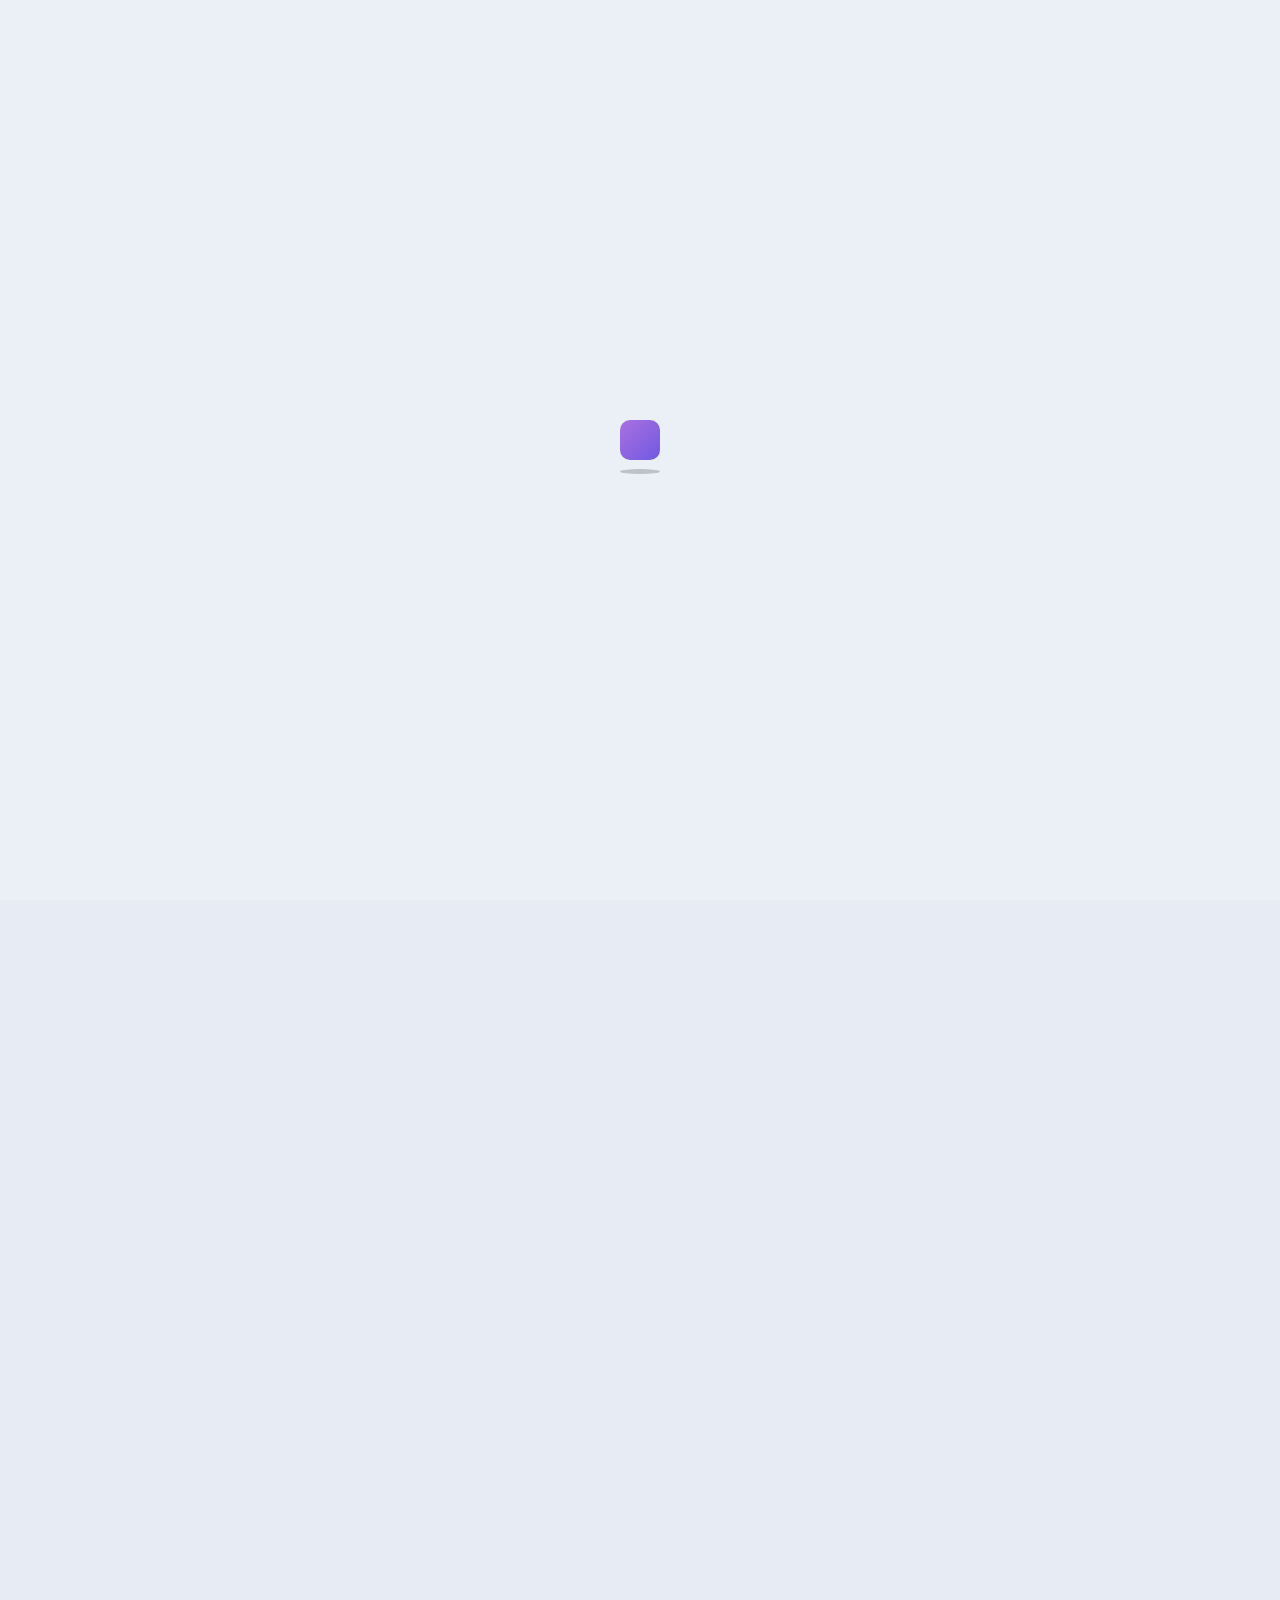
==== commit 8365e667: "fix(form) - form submission fixed with proper validations" ====
--- a/index.html
+++ b/index.html
@@ -305,8 +305,8 @@
               <!-- Works Gallery Single Item Start -->
               <figure class="col-12 col-md-6 gallery__item grid-item animate-card-2" itemprop="associatedMedia"
                 itemscope itemtype="http://schema.org/ImageObject">
-                <a href="img/works/chainverse-sample.mp4" data-image="img/works/chainverse-motto.jpg" class="gallery__link"
-                  itemprop="contentUrl" data-size="1400x1400">
+                <a href="img/works/chainverse-sample.mp4" data-image="img/works/chainverse-motto.jpg"
+                  class="gallery__link" itemprop="contentUrl" data-size="1400x1400">
                   <img src="https://dummyimage.com/800x800/3c3c3c/636363" class="gallery__image" itemprop="thumbnail"
                     alt="Image description">
                 </a>
@@ -402,12 +402,13 @@
                     <a href="https://github.com/shamveelp/" target="_blank"><span
                         class="rounded-tag opposite">Github</span></a>
                   </div>
-                  <p class="small">Check out my GitHub profile for more exciting projects and repositories that showcase my
+                  <p class="small">Check out my GitHub profile for more exciting projects and repositories that showcase
+                    my
                     skills and creativity in web development.
                   </p>
                 </figcaption>
               </figure>
-              
+
 
             </div>
           </div>
@@ -1064,28 +1065,47 @@
             <!-- Reply Messages End -->
 
             <!-- Contact Form Start -->
-            <form class="form contact-form" id="contact-form">
+            <!-- Contact Form Start -->
+            <style>
+              .error-message {
+                color: #ff4d4d;
+                font-size: 13px;
+                margin-top: 5px;
+                display: none;
+                text-align: left;
+                width: 100%;
+              }
+
+              .form__item {
+                margin-bottom: 20px;
+                /* Ensure space for error message */
+              }
+            </style>
+            <form class="form contact-form" id="contact-form" novalidate>
               <!-- Hidden Required Fields -->
-              <input type="hidden" name="project_name" value="Starter Template">
-              <input type="hidden" name="admin_email" value="support@mixdesign.club">
-              <input type="hidden" name="form_subject" value="Contact Form Message">
+              <input type="hidden" name="access_key" value="da8aa97d-47d7-412a-aa3b-bf965bdb3da5">
               <!-- END Hidden Required Fields-->
               <div class="container-fluid p-0">
                 <div class="row gx-0">
                   <div class="col-12 col-md-6 form__item animate-in-up">
-                    <input type="text" name="Name" placeholder="Your Name*" required>
+                    <input type="text" name="name" placeholder="Your Name*">
+                    <span class="error-message" id="name-error"></span>
                   </div>
                   <div class="col-12 col-md-6 form__item animate-in-up">
-                    <input type="text" name="Company" placeholder="Company Name">
+                    <input type="text" name="subject" placeholder="Subject*">
+                    <span class="error-message" id="subject-error"></span>
                   </div>
                   <div class="col-12 col-md-6 form__item animate-in-up">
-                    <input type="email" name="E-mail" placeholder="Email Adress*" required>
+                    <input type="email" name="email" placeholder="Email Address*">
+                    <span class="error-message" id="email-error"></span>
                   </div>
                   <div class="col-12 col-md-6 form__item animate-in-up">
-                    <input type="tel" name="Phone" placeholder="Phone Number*" required>
+                    <input type="tel" name="phone" placeholder="Phone Number*">
+                    <span class="error-message" id="phone-error"></span>
                   </div>
                   <div class="col-12 form__item animate-in-up">
-                    <textarea name="Message" placeholder="A Few Words*" required></textarea>
+                    <textarea name="message" placeholder="A Few Words*"></textarea>
+                    <span class="error-message" id="message-error"></span>
                   </div>
                   <div class="col-12 form__item animate-in-up">
                     <button class="btn btn-default btn-hover btn-hover-accent" type="submit">
